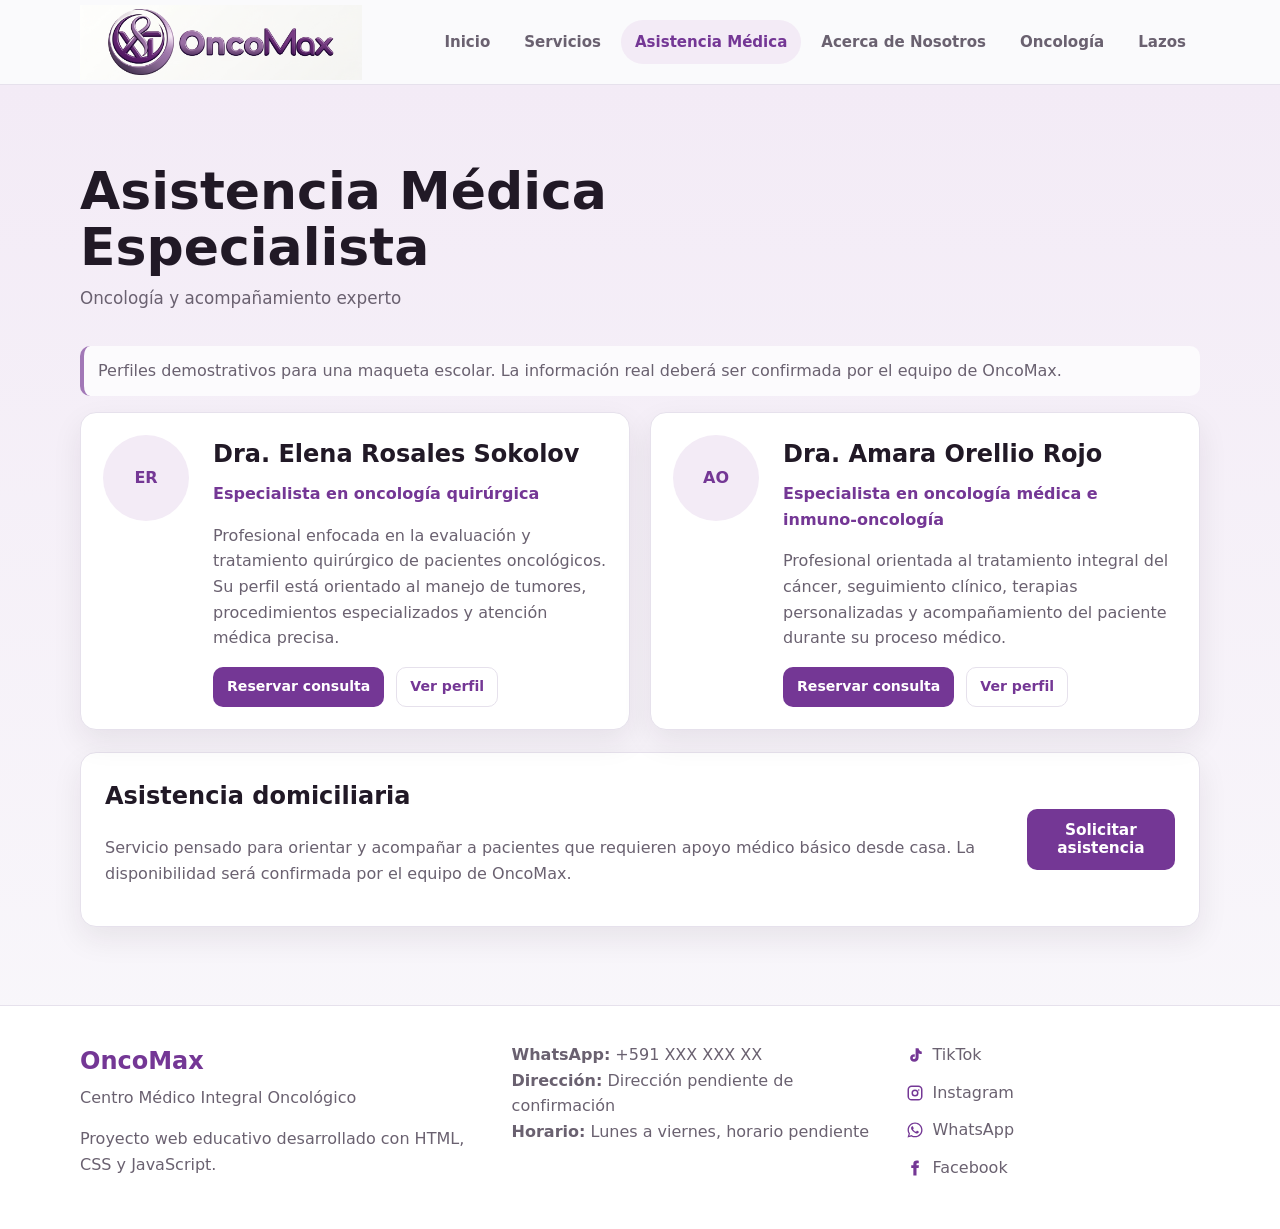
==== asistencia.html @ 36092b3a "Primera Version Sistema WEB OncoMax" ====
<!DOCTYPE html>
<html lang="es">
<head>
  <meta charset="UTF-8">
  <meta name="viewport" content="width=device-width, initial-scale=1.0">
  <title>Asistencia Médica | OncoMax</title>
  <meta name="description" content="Asistencia médica especialista demostrativa de OncoMax.">
  <link rel="stylesheet" href="css/styles.css">
</head>
<body>
  <!--
    DOCUMENTACIÓN DE ESTA PÁGINA
    asistencia.html muestra especialistas demostrativos y asistencia domiciliaria.
    No contiene datos médicos reales confirmados; los avisos aclaran que es una maqueta escolar.
  -->
  <header class="site-header">
    <div class="header-inner">
      <a class="brand" href="index.html" aria-label="Ir al menú principal de OncoMax"><img class="brand-logo" src="assets/img/logo-oncomax.png" alt="OncoMax - Centro Médico Integral Oncológico"></a>
      <button class="menu-toggle" type="button" aria-label="Abrir menú" aria-expanded="false" aria-controls="main-menu"><span></span><span></span><span></span></button>
      <nav class="main-nav" id="main-menu" aria-label="Menú principal"><a class="nav-link" href="index.html">Inicio</a><a class="nav-link" href="servicios.html">Servicios</a><a class="nav-link active" href="asistencia.html">Asistencia Médica</a><a class="nav-link" href="nosotros.html">Acerca de Nosotros</a><a class="nav-link" href="oncologia.html">Oncología</a><a class="nav-link" href="lazos.html">Lazos</a></nav>
    </div>
  </header>

  <main>
    <section class="section page-section soft-section">
      <div class="section-inner">
        <div class="section-heading"><h1>Asistencia Médica Especialista</h1><p>Oncología y acompañamiento experto</p></div>
        <p class="notice">Perfiles demostrativos para una maqueta escolar. La información real deberá ser confirmada por el equipo de OncoMax.</p>

        <div class="card-grid two-columns">
          <article class="profile-card"><div class="portrait-placeholder" role="img" aria-label="Retrato referencial de especialista">ER</div><div><h2>Dra. Elena Rosales Sokolov</h2><p class="specialty">Especialista en oncología quirúrgica</p><p>Profesional enfocada en la evaluación y tratamiento quirúrgico de pacientes oncológicos. Su perfil está orientado al manejo de tumores, procedimientos especializados y atención médica precisa.</p><div class="button-row"><a class="btn btn-small btn-primary" href="reserva.html">Reservar consulta</a><button class="btn btn-small btn-secondary" type="button" data-alert="Perfil demostrativo pendiente de confirmación oficial.">Ver perfil</button></div></div></article>
          <article class="profile-card"><div class="portrait-placeholder" role="img" aria-label="Retrato referencial de especialista">AO</div><div><h2>Dra. Amara Orellio Rojo</h2><p class="specialty">Especialista en oncología médica e inmuno-oncología</p><p>Profesional orientada al tratamiento integral del cáncer, seguimiento clínico, terapias personalizadas y acompañamiento del paciente durante su proceso médico.</p><div class="button-row"><a class="btn btn-small btn-primary" href="reserva.html">Reservar consulta</a><button class="btn btn-small btn-secondary" type="button" data-alert="Perfil demostrativo pendiente de confirmación oficial.">Ver perfil</button></div></div></article>
        </div>

        <article class="wide-panel">
          <div><h2>Asistencia domiciliaria</h2><p>Servicio pensado para orientar y acompañar a pacientes que requieren apoyo médico básico desde casa. La disponibilidad será confirmada por el equipo de OncoMax.</p></div>
          <button class="btn btn-primary" type="button" data-alert="Solicitud de asistencia domiciliaria registrada de forma demostrativa.">Solicitar asistencia</button>
        </article>
      </div>
    </section>
  </main>

  <footer class="site-footer"><div class="footer-inner"><div><h2>OncoMax</h2><p>Centro Médico Integral Oncológico</p><p>Proyecto web educativo desarrollado con HTML, CSS y JavaScript.</p></div><address><strong>WhatsApp:</strong> +591 XXX XXX XX<br><strong>Dirección:</strong> Dirección pendiente de confirmación<br><strong>Horario:</strong> Lunes a viernes, horario pendiente</address><div class="footer-social footer-icons" aria-label="Redes sociales"><a href="#" aria-label="TikTok"><img src="assets/icons/tiktok.svg" alt="">TikTok</a><a href="#" aria-label="Instagram"><img src="assets/icons/instagram.svg" alt="">Instagram</a><a href="#" aria-label="WhatsApp"><img src="assets/icons/whatsapp.svg" alt="">WhatsApp</a><a href="#" aria-label="Facebook"><img src="assets/icons/facebook.svg" alt="">Facebook</a></div></div></footer>
  <div class="toast" id="toast" role="status" aria-live="polite"></div>
  <script src="js/app.js"></script>
</body>
</html>
---- css/styles.css ----
:root {
  --color-primary: #743795;
  --color-secondary: #A278B7;
  --color-accent-soft: #F3EBF6;
  --color-bg: #FAFAFC;
  --color-surface: #FFFFFF;
  --color-text: #211926;
  --color-text-muted: #6A6170;
  --color-border: #E6E1EC;
  --shadow-soft: 0 12px 30px rgba(33, 25, 38, 0.08);
  --radius-lg: 24px;
  --radius-md: 16px;
  --radius-sm: 10px;
}

* {
  box-sizing: border-box;
}

html {
  scroll-behavior: smooth;
}

body {
  margin: 0;
  background: var(--color-bg);
  color: var(--color-text);
  font-family: system-ui, -apple-system, BlinkMacSystemFont, "Segoe UI", sans-serif;
  line-height: 1.6;
}

body.menu-open {
  overflow: hidden;
}

a {
  color: inherit;
  text-decoration: none;
}

button,
input,
select,
textarea {
  font: inherit;
}

button {
  cursor: pointer;
}

:focus-visible {
  outline: 3px solid rgba(116, 55, 149, 0.34);
  outline-offset: 3px;
}

.site-header {
  position: sticky;
  top: 0;
  z-index: 20;
  background: rgba(250, 250, 252, 0.94);
  border-bottom: 1px solid var(--color-border);
  backdrop-filter: blur(14px);
}

.header-inner,
.section-inner,
.footer-inner {
  width: min(1120px, calc(100% - 32px));
  margin: 0 auto;
}

.header-inner {
  min-height: 84px;
  display: flex;
  align-items: center;
  justify-content: space-between;
  gap: 24px;
}

.brand {
  display: inline-flex;
  align-items: center;
  flex: 0 0 auto;
}

.brand-logo {
  display: block;
  width: clamp(220px, 22vw, 320px);
  height: 75px;
  object-fit: cover;
  object-position: center 50%;
}

.main-nav {
  display: flex;
  align-items: center;
  gap: 6px;
}

.nav-link {
  border-radius: 999px;
  color: var(--color-text-muted);
  font-size: 0.94rem;
  font-weight: 650;
  padding: 10px 14px;
  transition: background 180ms ease, color 180ms ease;
}

.nav-link:hover,
.nav-link.active {
  background: var(--color-accent-soft);
  color: var(--color-primary);
}

.menu-toggle {
  display: none;
  width: 44px;
  height: 44px;
  border: 1px solid var(--color-border);
  border-radius: var(--radius-sm);
  background: var(--color-surface);
  padding: 10px;
}

.menu-toggle span {
  display: block;
  height: 2px;
  margin: 5px 0;
  background: var(--color-primary);
  border-radius: 999px;
}

.section {
  scroll-margin-top: 96px;
  padding: 78px 0;
}

.page-section {
  min-height: calc(100vh - 260px);
}

.soft-section {
  background: linear-gradient(180deg, var(--color-accent-soft), rgba(243, 235, 246, 0.26));
}

.hero {
  padding-top: 54px;
}

.home-menu {
  padding-top: 48px;
}

.home-layout {
  display: grid;
  gap: 30px;
  justify-items: center;
  text-align: center;
}

.home-intro {
  max-width: 780px;
}

.hero-grid {
  display: grid;
  grid-template-columns: minmax(0, 1.08fr) minmax(320px, 0.92fr);
  align-items: center;
  gap: 48px;
  min-height: calc(100vh - 120px);
}

.institutional {
  width: fit-content;
  margin: 0 0 18px;
  color: var(--color-primary);
  font-weight: 750;
}

h1,
h2,
h3,
h4,
p {
  margin-top: 0;
}

h1 {
  margin-bottom: 4px;
  font-size: clamp(3rem, 9vw, 6.4rem);
  line-height: 0.96;
  letter-spacing: 0;
}

.hero h2 {
  margin-bottom: 18px;
  color: var(--color-text-muted);
  font-size: clamp(1.25rem, 2.6vw, 2rem);
  font-weight: 650;
}

.home-intro h2 {
  margin-bottom: 18px;
  color: var(--color-text-muted);
  font-size: clamp(1.25rem, 2.6vw, 2rem);
  font-weight: 650;
}

.lead {
  max-width: 620px;
  color: var(--color-text-muted);
  font-size: 1.1rem;
}

.hero-actions,
.button-row,
.social-row,
.footer-social {
  display: flex;
  flex-wrap: wrap;
  gap: 12px;
}

.btn {
  display: inline-flex;
  align-items: center;
  justify-content: center;
  min-height: 46px;
  border: 1px solid transparent;
  border-radius: var(--radius-sm);
  padding: 11px 18px;
  font-size: 0.96rem;
  font-weight: 750;
  line-height: 1.2;
  text-align: center;
  transition: transform 180ms ease, background 180ms ease, border-color 180ms ease;
}

.btn:hover {
  transform: translateY(-1px);
}

.btn-primary {
  background: var(--color-primary);
  color: #fff;
}

.btn-secondary {
  background: var(--color-surface);
  border-color: var(--color-border);
  color: var(--color-primary);
}

.btn-small {
  min-height: 40px;
  padding: 9px 13px;
  font-size: 0.88rem;
}

.social-row {
  margin-top: 26px;
}

.social-row a {
  display: grid;
  place-items: center;
  width: 44px;
  height: 44px;
  border: 1px solid var(--color-border);
  border-radius: 50%;
  background: var(--color-surface);
  color: var(--color-primary);
  font-size: 0.84rem;
  font-weight: 800;
}

.social-icons {
  justify-content: center;
  margin-top: 4px;
}

.social-icons a {
  width: 58px;
  height: 58px;
}

.social-icons a img {
  width: 32px;
  height: 32px;
}

.social-icons a:hover {
  background: var(--color-accent-soft);
}

.video-card {
  width: 100%;
  display: grid;
  grid-template-columns: 170px 1fr;
  gap: 18px;
  align-items: center;
  border: 1px solid var(--color-border);
  border-radius: var(--radius-md);
  background: var(--color-surface);
  box-shadow: var(--shadow-soft);
  color: inherit;
  padding: 18px;
  text-align: left;
}

.hero-video {
  grid-template-columns: 1fr;
  padding: 22px;
}

.main-video {
  max-width: 680px;
  grid-template-columns: 1fr;
  padding: 22px;
  text-align: center;
}

.video-frame {
  position: relative;
  display: grid;
  place-items: center;
  min-height: 250px;
  border-radius: var(--radius-md);
  background:
    linear-gradient(135deg, rgba(116, 55, 149, 0.12), rgba(162, 120, 183, 0.2)),
    repeating-linear-gradient(45deg, #fff, #fff 14px, #f7f3f9 14px, #f7f3f9 28px);
  border: 1px solid var(--color-border);
}

.video-frame.compact {
  min-height: 116px;
}

.play-icon {
  width: 0;
  height: 0;
  border-top: 22px solid transparent;
  border-bottom: 22px solid transparent;
  border-left: 34px solid var(--color-primary);
  margin-left: 8px;
}

.video-text strong,
.video-text small {
  display: block;
}

.video-text strong {
  margin-bottom: 6px;
  font-size: 1.06rem;
}

.video-text small {
  color: var(--color-text-muted);
}

.section-heading {
  max-width: 760px;
  margin-bottom: 34px;
}

.section-heading h2,
.section-heading h1,
.reservation-grid h2 {
  margin-bottom: 10px;
  font-size: clamp(2rem, 4.5vw, 3.25rem);
  line-height: 1.08;
}

.reservation-grid h1 {
  margin-bottom: 10px;
  font-size: clamp(2rem, 4.5vw, 3.25rem);
  line-height: 1.08;
}

.section-heading p,
.section-intro,
.reservation-grid > div p {
  color: var(--color-text-muted);
  font-size: 1.05rem;
}

.section-intro {
  max-width: 820px;
  margin-bottom: 28px;
}

.card-grid {
  display: grid;
  gap: 20px;
}

.menu-card-grid {
  width: 100%;
  display: grid;
  grid-template-columns: repeat(3, minmax(0, 1fr));
  gap: 16px;
}

.menu-card {
  min-height: 120px;
  display: flex;
  flex-direction: column;
  justify-content: center;
  gap: 8px;
  border: 1px solid var(--color-border);
  border-radius: var(--radius-md);
  background: var(--color-surface);
  box-shadow: var(--shadow-soft);
  padding: 22px;
  text-align: left;
  transition: transform 180ms ease, border-color 180ms ease;
}

.menu-card:hover {
  border-color: var(--color-secondary);
  transform: translateY(-2px);
}

.menu-card strong {
  color: var(--color-primary);
  font-size: 1.08rem;
}

.menu-card span {
  color: var(--color-text-muted);
}

.accent-card {
  background: var(--color-primary);
  border-color: var(--color-primary);
}

.accent-card strong,
.accent-card span {
  color: #fff;
}

.three-columns {
  grid-template-columns: repeat(3, minmax(0, 1fr));
}

.two-columns {
  grid-template-columns: repeat(2, minmax(0, 1fr));
}

.four-columns {
  grid-template-columns: repeat(4, minmax(0, 1fr));
}

.service-card,
.profile-card,
.team-card,
.info-card,
.support-card,
.wide-panel,
.reservation-form {
  border: 1px solid var(--color-border);
  border-radius: var(--radius-md);
  background: var(--color-surface);
  box-shadow: var(--shadow-soft);
}

.service-card {
  overflow: hidden;
}

.image-placeholder {
  display: grid;
  place-items: center;
  aspect-ratio: 16 / 9;
  background: linear-gradient(135deg, #fff, var(--color-accent-soft));
  color: var(--color-primary);
  font-weight: 800;
}

.card-body,
.support-card,
.info-card,
.team-card {
  padding: 22px;
}

.card-body h2,
.card-body h3,
.profile-card h2,
.profile-card h3,
.team-block h3,
.team-block h2,
.info-card h2,
.info-card h3,
.support-card h2,
.support-card h3 {
  margin-bottom: 8px;
}

.card-body p,
.profile-card p,
.team-card p,
.info-card p,
.support-card p,
.wide-panel p {
  color: var(--color-text-muted);
}

.profile-card {
  display: grid;
  grid-template-columns: 92px 1fr;
  gap: 18px;
  padding: 22px;
}

.portrait-placeholder {
  display: grid;
  place-items: center;
  width: 86px;
  height: 86px;
  border-radius: 50%;
  background: var(--color-accent-soft);
  color: var(--color-primary);
  font-weight: 850;
}

.portrait-placeholder.small {
  width: 64px;
  height: 64px;
  margin-bottom: 16px;
}

.specialty {
  color: var(--color-primary) !important;
  font-weight: 750;
}

.notice {
  border-left: 4px solid var(--color-secondary);
  background: rgba(255, 255, 255, 0.76);
  color: var(--color-text-muted);
  padding: 12px 14px;
  border-radius: var(--radius-sm);
}

.notice.strong {
  color: var(--color-text);
  font-weight: 650;
}

.wide-panel {
  display: flex;
  align-items: center;
  justify-content: space-between;
  gap: 22px;
  margin-top: 22px;
  padding: 24px;
}

.team-block {
  margin-top: 32px;
}

.team-block > h3 {
  font-size: 1.35rem;
}

.team-block > h2 {
  font-size: 1.35rem;
}

.team-card.horizontal {
  display: flex;
  gap: 16px;
  align-items: flex-start;
}

.team-card.horizontal .portrait-placeholder {
  flex: 0 0 auto;
  margin-bottom: 0;
}

.team-card h4 {
  margin-bottom: 8px;
  font-size: 1.04rem;
}

.team-card h3 {
  margin-bottom: 8px;
  font-size: 1.04rem;
}

.info-layout {
  display: grid;
  grid-template-columns: repeat(2, minmax(0, 1fr));
  gap: 20px;
}

.highlight-card {
  grid-column: 1 / -1;
  background: #fff;
}

.reservation-grid {
  display: grid;
  grid-template-columns: 0.82fr 1.18fr;
  gap: 42px;
  align-items: start;
}

.reservation-form {
  display: grid;
  grid-template-columns: repeat(2, minmax(0, 1fr));
  gap: 16px;
  padding: 24px;
}

.reservation-form label {
  display: grid;
  gap: 7px;
  color: var(--color-text);
  font-weight: 700;
}

.reservation-form input,
.reservation-form select,
.reservation-form textarea {
  width: 100%;
  border: 1px solid var(--color-border);
  border-radius: var(--radius-sm);
  background: #fff;
  color: var(--color-text);
  min-height: 44px;
  padding: 10px 12px;
}

.reservation-form textarea {
  resize: vertical;
}

.full-field {
  grid-column: 1 / -1;
}

.site-footer {
  background: #fff;
  border-top: 1px solid var(--color-border);
  padding: 36px 0;
}

.footer-inner {
  display: grid;
  grid-template-columns: 1.1fr 1fr 0.8fr;
  gap: 28px;
  align-items: start;
}

.footer-inner h2 {
  margin-bottom: 4px;
  color: var(--color-primary);
}

.footer-inner p,
.footer-inner address,
.footer-social a {
  color: var(--color-text-muted);
  font-style: normal;
}

.footer-social {
  flex-direction: column;
}

.footer-social a:hover {
  color: var(--color-primary);
}

.footer-icons a {
  display: inline-flex;
  align-items: center;
  gap: 8px;
}

.footer-icons img {
  width: 18px;
  height: 18px;
}

.toast {
  position: fixed;
  right: 18px;
  bottom: 18px;
  z-index: 30;
  max-width: min(390px, calc(100% - 36px));
  padding: 14px 16px;
  border-radius: var(--radius-sm);
  background: var(--color-primary);
  color: #fff;
  box-shadow: var(--shadow-soft);
  opacity: 0;
  pointer-events: none;
  transform: translateY(14px);
  transition: opacity 180ms ease, transform 180ms ease;
}

.toast.visible {
  opacity: 1;
  transform: translateY(0);
}

@media (max-width: 980px) {
  .header-inner {
    min-height: 76px;
  }

  .menu-toggle {
    display: block;
  }

  .main-nav {
    position: fixed;
    top: 76px;
    right: 16px;
    left: 16px;
    display: none;
    flex-direction: column;
    align-items: stretch;
    gap: 8px;
    border: 1px solid var(--color-border);
    border-radius: var(--radius-md);
    background: #fff;
    box-shadow: var(--shadow-soft);
    padding: 14px;
  }

  .main-nav.open {
    display: flex;
  }

  .nav-link {
    border-radius: var(--radius-sm);
    padding: 13px 14px;
  }

  .hero-grid,
  .reservation-grid {
    grid-template-columns: 1fr;
  }

  .hero-grid {
    min-height: auto;
  }

  .three-columns,
  .four-columns,
  .menu-card-grid {
    grid-template-columns: repeat(2, minmax(0, 1fr));
  }

  .footer-inner {
    grid-template-columns: 1fr 1fr;
  }
}

@media (max-width: 700px) {
  .header-inner,
  .section-inner,
  .footer-inner {
    width: min(100% - 22px, 1120px);
  }

  .brand-logo {
    width: clamp(168px, 54vw, 220px);
    height: 58px;
  }

  .section {
    padding: 54px 0;
    scroll-margin-top: 84px;
  }

  .hero {
    padding-top: 34px;
  }

  .hero-actions .btn,
  .wide-panel .btn,
  .reservation-form .btn {
    width: 100%;
  }

  .two-columns,
  .three-columns,
  .four-columns,
  .menu-card-grid,
  .info-layout,
  .footer-inner {
    grid-template-columns: 1fr;
  }

  .profile-card,
  .video-card,
  .team-card.horizontal {
    grid-template-columns: 1fr;
  }

  .video-card {
    display: grid;
  }

  .wide-panel {
    align-items: stretch;
    flex-direction: column;
  }

  .reservation-form {
    grid-template-columns: 1fr;
    padding: 18px;
  }

  .full-field {
    grid-column: auto;
  }

  .video-frame {
    min-height: 190px;
  }
}

@media (prefers-reduced-motion: reduce) {
  html {
    scroll-behavior: auto;
  }

  *,
  *::before,
  *::after {
    transition-duration: 0.01ms !important;
    animation-duration: 0.01ms !important;
  }
}
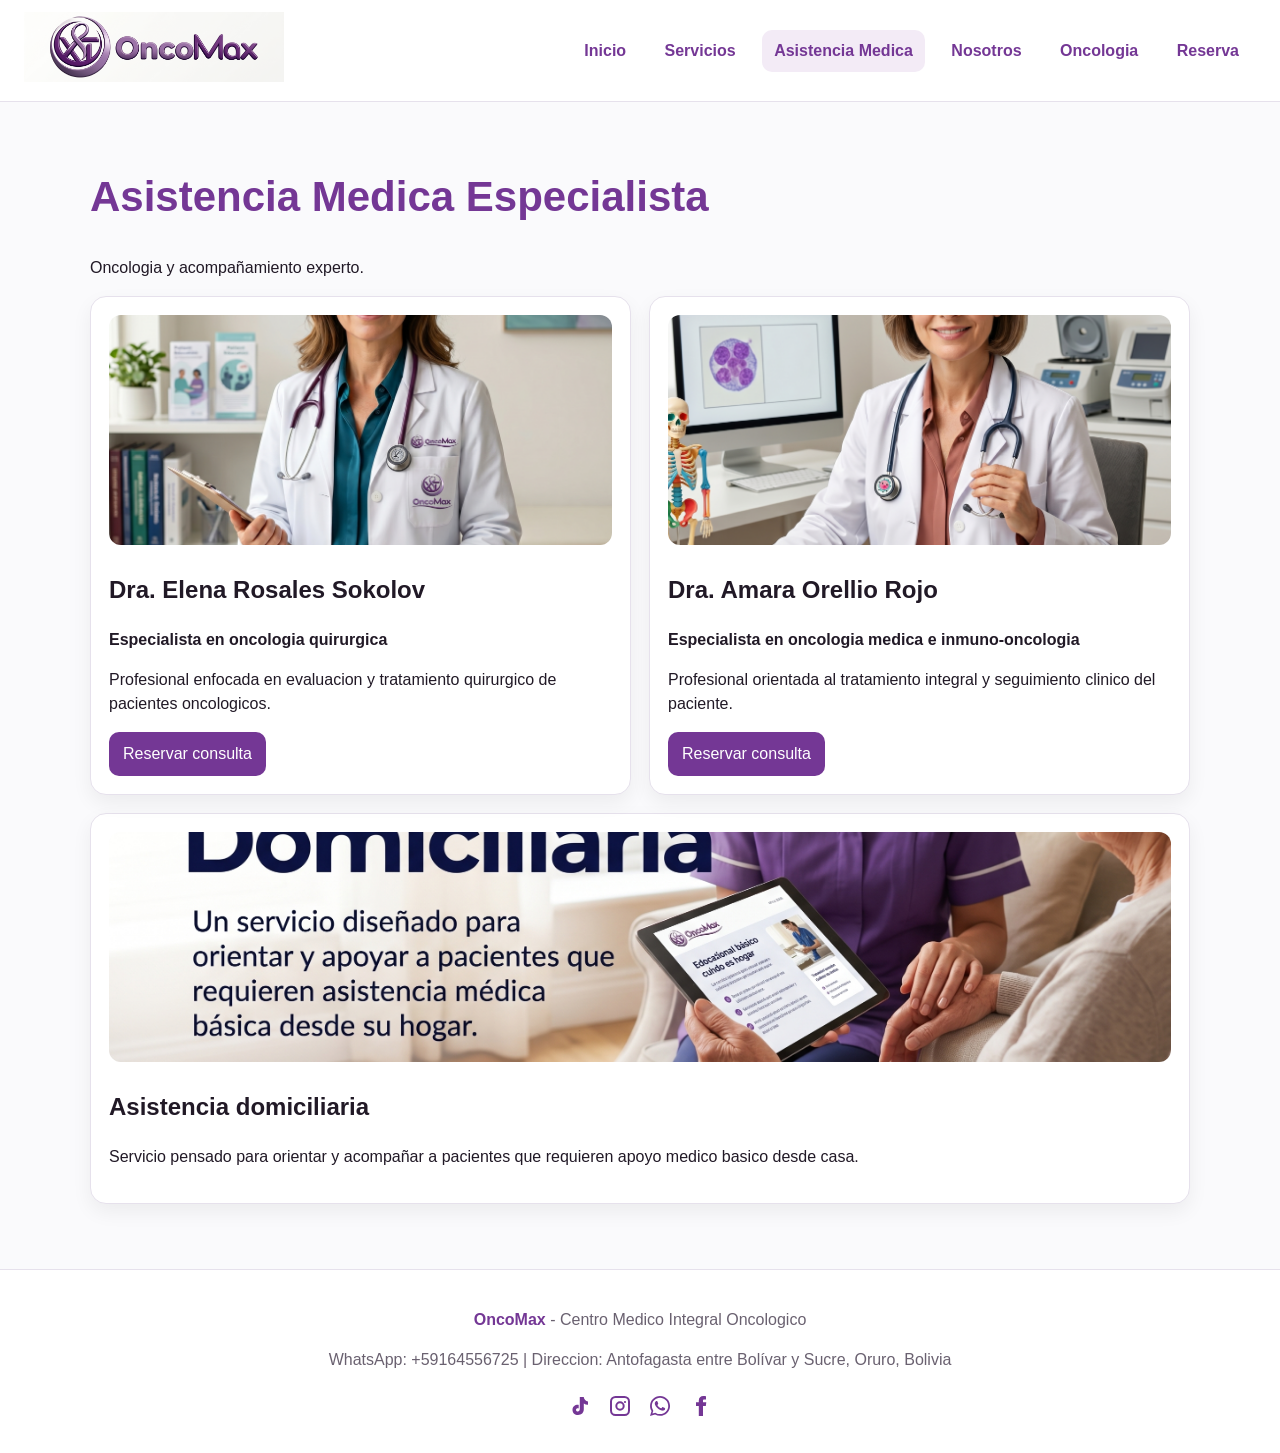
==== commit 8749352d: "checkpoint: antes de agregar interactividad HTML y CSS" ====
--- a/asistencia.html
+++ b/asistencia.html
@@ -1,47 +1,180 @@
 <!DOCTYPE html>
 <html lang="es">
 <head>
+  <!-- Datos tecnicos de la pagina. -->
   <meta charset="UTF-8">
+  <!-- Acepta caracteres en español. -->
   <meta name="viewport" content="width=device-width, initial-scale=1.0">
-  <title>Asistencia Médica | OncoMax</title>
-  <meta name="description" content="Asistencia médica especialista demostrativa de OncoMax.">
-  <link rel="stylesheet" href="css/styles.css">
+  <!-- Adaptacion a celulares. -->
+  <title>Asistencia Medica | OncoMax</title>
+  <!-- Titulo de pestaña. -->
+  <style>
+    /* configuracion de estilo para este segmento */
+    body {
+      margin: 0;
+      font-family: Arial, sans-serif;
+      background: #FAFAFC;
+      color: #211926;
+      line-height: 1.5;
+    }
+    header {
+      background: white;
+      border-bottom: 1px solid #E6E1EC;
+      padding: 12px 24px;
+      display: flex;
+      align-items: center;
+      justify-content: space-between;
+      gap: 20px;
+      flex-wrap: wrap;
+    }
+    .logo {
+      width: 260px;
+      height: 70px;
+      object-fit: cover;
+      object-position: center;
+    }
+    nav a {
+      display: inline-block;
+      margin: 5px;
+      padding: 9px 12px;
+      border-radius: 10px;
+      color: #743795;
+      text-decoration: none;
+      font-weight: bold;
+    }
+    nav a:hover,
+    .activo {
+      background: #F3EBF6;
+    }
+    main {
+      max-width: 1100px;
+      margin: auto;
+      padding: 35px 20px;
+    }
+    h1 {
+      color: #743795;
+      font-size: 42px;
+    }
+    .grid {
+      display: grid;
+      grid-template-columns: repeat(2, 1fr);
+      gap: 18px;
+    }
+    .card {
+      background: white;
+      border: 1px solid #E6E1EC;
+      border-radius: 16px;
+      padding: 18px;
+      box-shadow: 0 8px 20px rgba(0,0,0,.06);
+    }
+    .card img {
+      width: 100%;
+      height: 230px;
+      object-fit: cover;
+      border-radius: 12px;
+    }
+    .boton {
+      display: inline-block;
+      background: #743795;
+      color: white;
+      text-decoration: none;
+      padding: 10px 14px;
+      border-radius: 10px;
+    }
+    /*Estilo para el Aviso informativo, esto es un mensaje de advertencia o información importante */
+    .aviso {
+      background: #F3EBF6;
+      border-left: 4px solid #743795;
+      padding: 12px;
+      border-radius: 10px;
+    }
+    footer {
+      text-align: center;
+      background: white;
+      border-top: 1px solid #E6E1EC;
+      padding: 22px;
+      margin-top: 30px;
+      color: #6A6170;
+    }
+    footer b {
+      color: #743795;
+    }
+    .footer-redes img {
+      width: 24px;
+      height: 24px;
+      margin: 6px;
+    }
+    @media(max-width:700px) {
+      .logo {
+        width: 210px;
+      }
+      /*El grid es una columna en dispositivos moviles */
+      .grid {
+        grid-template-columns: 1fr;
+      }
+    }
+  </style>
 </head>
 <body>
-  <!--
-    DOCUMENTACIÓN DE ESTA PÁGINA
-    asistencia.html muestra especialistas demostrativos y asistencia domiciliaria.
-    No contiene datos médicos reales confirmados; los avisos aclaran que es una maqueta escolar.
-  -->
-  <header class="site-header">
-    <div class="header-inner">
-      <a class="brand" href="index.html" aria-label="Ir al menú principal de OncoMax"><img class="brand-logo" src="assets/img/logo-oncomax.png" alt="OncoMax - Centro Médico Integral Oncológico"></a>
-      <button class="menu-toggle" type="button" aria-label="Abrir menú" aria-expanded="false" aria-controls="main-menu"><span></span><span></span><span></span></button>
-      <nav class="main-nav" id="main-menu" aria-label="Menú principal"><a class="nav-link" href="index.html">Inicio</a><a class="nav-link" href="servicios.html">Servicios</a><a class="nav-link active" href="asistencia.html">Asistencia Médica</a><a class="nav-link" href="nosotros.html">Acerca de Nosotros</a><a class="nav-link" href="oncologia.html">Oncología</a><a class="nav-link" href="lazos.html">Lazos</a></nav>
-    </div>
+  <!-- Barra superior con logo y enlaces. -->
+  <header>
+    <!-- Aqui va el Logo del proyecto. -->
+    <a href="index.html"><img class="logo" src="assets/img/logo-oncomax.png" alt="Logo OncoMax"></a>
+    <nav>
+      <a href="index.html">Inicio</a>
+      <a href="servicios.html">Servicios</a>
+      <a class="activo" href="asistencia.html">Asistencia Medica</a>
+      <a href="nosotros.html">Nosotros</a>
+      <a href="oncologia.html">Oncologia</a>
+      <a href="index.html">Reserva</a>
+    </nav>
   </header>
 
   <main>
-    <section class="section page-section soft-section">
-      <div class="section-inner">
-        <div class="section-heading"><h1>Asistencia Médica Especialista</h1><p>Oncología y acompañamiento experto</p></div>
-        <p class="notice">Perfiles demostrativos para una maqueta escolar. La información real deberá ser confirmada por el equipo de OncoMax.</p>
+    <h1>Asistencia Medica Especialista</h1>
+    <p>Oncologia y acompañamiento experto.</p>
+    <section class="grid">
+      <!-- Tarjeta de especialista 1. -->
+      <article class="card">
+        <!-- la etiqueta img muestra una imagen que esta ubicado en la carpeta assets/img que se llama dra-elena-rosales.jpg -->
+        <img src="assets/img/dra-elena-rosales.jpg" alt="Dra. Elena Rosales">
+        <h2>Dra. Elena Rosales Sokolov</h2>
+        <p><b>Especialista en oncologia quirurgica</b></p>
+        <p>Profesional enfocada en evaluacion y tratamiento quirurgico de pacientes oncologicos.</p>
+        <a class="boton" href="index.html">Reservar consulta</a>
+      </article>
 
-        <div class="card-grid two-columns">
-          <article class="profile-card"><div class="portrait-placeholder" role="img" aria-label="Retrato referencial de especialista">ER</div><div><h2>Dra. Elena Rosales Sokolov</h2><p class="specialty">Especialista en oncología quirúrgica</p><p>Profesional enfocada en la evaluación y tratamiento quirúrgico de pacientes oncológicos. Su perfil está orientado al manejo de tumores, procedimientos especializados y atención médica precisa.</p><div class="button-row"><a class="btn btn-small btn-primary" href="reserva.html">Reservar consulta</a><button class="btn btn-small btn-secondary" type="button" data-alert="Perfil demostrativo pendiente de confirmación oficial.">Ver perfil</button></div></div></article>
-          <article class="profile-card"><div class="portrait-placeholder" role="img" aria-label="Retrato referencial de especialista">AO</div><div><h2>Dra. Amara Orellio Rojo</h2><p class="specialty">Especialista en oncología médica e inmuno-oncología</p><p>Profesional orientada al tratamiento integral del cáncer, seguimiento clínico, terapias personalizadas y acompañamiento del paciente durante su proceso médico.</p><div class="button-row"><a class="btn btn-small btn-primary" href="reserva.html">Reservar consulta</a><button class="btn btn-small btn-secondary" type="button" data-alert="Perfil demostrativo pendiente de confirmación oficial.">Ver perfil</button></div></div></article>
-        </div>
+      <!-- Tarjeta de especialista 2. -->
+      <article class="card">
+        <img src="assets/img/dra-amara-orellio.jpg" alt="Dra. Amara Orellio">
+        <h2>Dra. Amara Orellio Rojo</h2>
+        <p><b>Especialista en oncologia medica e inmuno-oncologia</b></p>
+        <p>Profesional orientada al tratamiento integral y seguimiento clinico del paciente.</p>
+        <a class="boton" href="index.html">Reservar consulta</a>
+      </article>
+    </section>
 
-        <article class="wide-panel">
-          <div><h2>Asistencia domiciliaria</h2><p>Servicio pensado para orientar y acompañar a pacientes que requieren apoyo médico básico desde casa. La disponibilidad será confirmada por el equipo de OncoMax.</p></div>
-          <button class="btn btn-primary" type="button" data-alert="Solicitud de asistencia domiciliaria registrada de forma demostrativa.">Solicitar asistencia</button>
-        </article>
-      </div>
-    </section>
+    <article class="card" style="margin-top:18px">
+      <!-- Este bloque queda como servicio de apoyo. -->
+      <img src="assets/img/asistencia-domiciliaria.jpg" alt="Asistencia domiciliaria">
+      <h2>Asistencia domiciliaria</h2>
+      <p>Servicio pensado para orientar y acompañar a pacientes que requieren apoyo medico basico desde casa.</p>
+    </article>
   </main>
 
-  <footer class="site-footer"><div class="footer-inner"><div><h2>OncoMax</h2><p>Centro Médico Integral Oncológico</p><p>Proyecto web educativo desarrollado con HTML, CSS y JavaScript.</p></div><address><strong>WhatsApp:</strong> +591 XXX XXX XX<br><strong>Dirección:</strong> Dirección pendiente de confirmación<br><strong>Horario:</strong> Lunes a viernes, horario pendiente</address><div class="footer-social footer-icons" aria-label="Redes sociales"><a href="#" aria-label="TikTok"><img src="assets/icons/tiktok.svg" alt="">TikTok</a><a href="#" aria-label="Instagram"><img src="assets/icons/instagram.svg" alt="">Instagram</a><a href="#" aria-label="WhatsApp"><img src="assets/icons/whatsapp.svg" alt="">WhatsApp</a><a href="#" aria-label="Facebook"><img src="assets/icons/facebook.svg" alt="">Facebook</a></div></div></footer>
-  <div class="toast" id="toast" role="status" aria-live="polite"></div>
-  <script src="js/app.js"></script>
+  <footer>
+    <!-- Footer significa pie de pagina; aqui ponemos datos finales y sencillos. INformacion General -->
+    <p><b>OncoMax</b> - Centro Medico Integral Oncologico</p>
+    <!-- Este texto recuerda el nombre del proyecto al final de la pagina. -->
+    <p>WhatsApp: +59164556725 | Direccion: Antofagasta entre Bolívar y Sucre, Oruro, Bolivia</p>
+    <!-- Estos datos son temporales; luego se pueden cambiar por datos reales. -->
+    <div class="footer-redes">
+      <!-- Estos iconos son enlaces de redes sociales, por ahora con # porque faltan los enlaces reales. Los funcionales son de Facebook y WhatsApp-->
+      <a href="#"><img src="assets/icons/tiktok.svg" alt="TikTok"></a>
+      <a href="#"><img src="assets/icons/instagram.svg" alt="Instagram"></a>
+      <a href="https://wa.me/59164556725"><img src="assets/icons/whatsapp.svg" alt="WhatsApp"></a>
+      <a href="https://www.facebook.com/profile.php?id=61578464102459"><img src="assets/icons/facebook.svg" alt="Facebook"></a>
+    </div>
+  </footer>
 </body>
 </html>
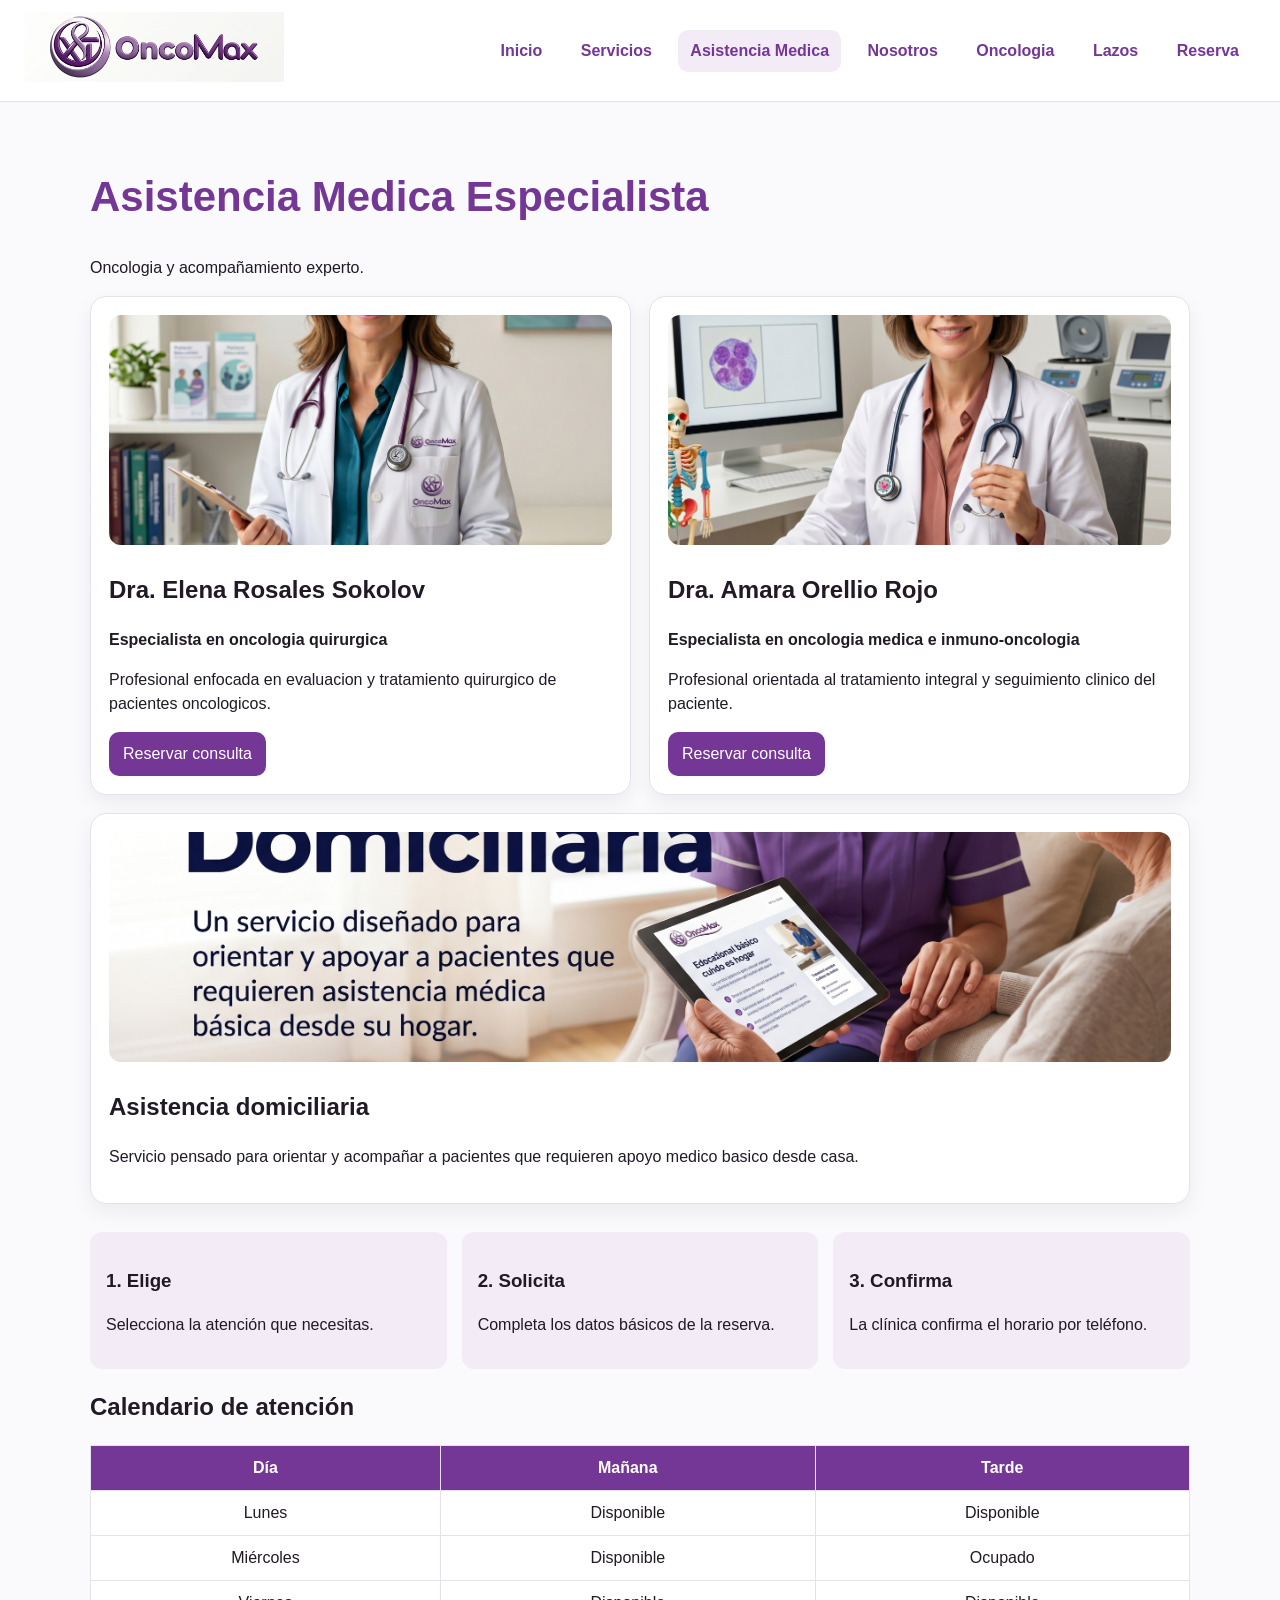
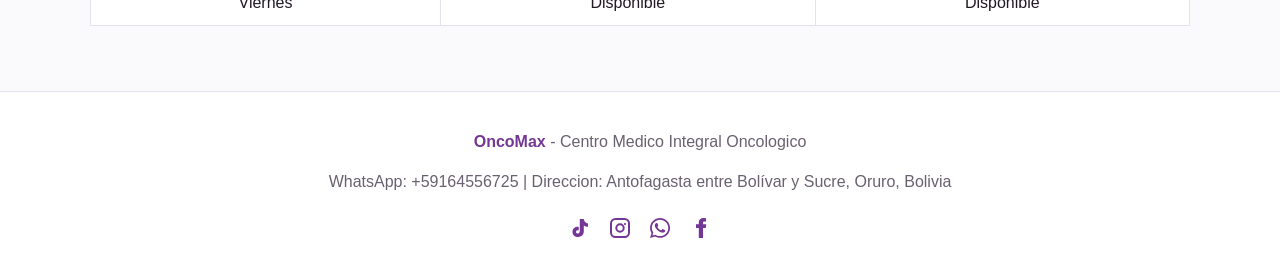
==== commit 0be8d604: "feat: agregar interactividad educativa con HTML y CSS" ====
--- a/asistencia.html
+++ b/asistencia.html
@@ -88,6 +88,37 @@
       padding: 12px;
       border-radius: 10px;
     }
+    /* pasos reparte el proceso de reserva en tres cuadros faciles de leer. */
+    .pasos {
+      display: grid;
+      grid-template-columns: repeat(3, 1fr);
+      gap: 15px;
+      margin-top: 28px;
+    }
+    /* Cada paso tiene fondo suave para separarlo del resto. */
+    .paso {
+      background: #F3EBF6;
+      border-radius: 12px;
+      padding: 16px;
+    }
+    /* Este calendario es solo visual y sirve para explicar una agenda semanal. */
+    .calendario {
+      width: 100%;
+      border-collapse: collapse;
+      margin-top: 15px;
+      background: white;
+    }
+    /* Las celdas del calendario tienen lineas para que se distingan. */
+    .calendario th,
+    .calendario td {
+      border: 1px solid #E6E1EC;
+      padding: 10px;
+      text-align: center;
+    }
+    .calendario th {
+      background: #743795;
+      color: white;
+    }
     footer {
       text-align: center;
       background: white;
@@ -110,6 +141,9 @@
       }
       /*El grid es una columna en dispositivos moviles */
       .grid {
+        grid-template-columns: 1fr;
+      }
+      .pasos {
         grid-template-columns: 1fr;
       }
     }
@@ -126,7 +160,8 @@
       <a class="activo" href="asistencia.html">Asistencia Medica</a>
       <a href="nosotros.html">Nosotros</a>
       <a href="oncologia.html">Oncologia</a>
-      <a href="index.html">Reserva</a>
+      <a href="lazos.html">Lazos</a>
+      <a href="reserva.html">Reserva</a>
     </nav>
   </header>
 
@@ -141,7 +176,7 @@
         <h2>Dra. Elena Rosales Sokolov</h2>
         <p><b>Especialista en oncologia quirurgica</b></p>
         <p>Profesional enfocada en evaluacion y tratamiento quirurgico de pacientes oncologicos.</p>
-        <a class="boton" href="index.html">Reservar consulta</a>
+        <a class="boton" href="reserva.html">Reservar consulta</a>
       </article>
 
       <!-- Tarjeta de especialista 2. -->
@@ -150,7 +185,7 @@
         <h2>Dra. Amara Orellio Rojo</h2>
         <p><b>Especialista en oncologia medica e inmuno-oncologia</b></p>
         <p>Profesional orientada al tratamiento integral y seguimiento clinico del paciente.</p>
-        <a class="boton" href="index.html">Reservar consulta</a>
+        <a class="boton" href="reserva.html">Reservar consulta</a>
       </article>
     </section>
 
@@ -160,6 +195,22 @@
       <h2>Asistencia domiciliaria</h2>
       <p>Servicio pensado para orientar y acompañar a pacientes que requieren apoyo medico basico desde casa.</p>
     </article>
+
+    <!-- Esta seccion explica el proceso con solo tres pasos. -->
+    <section class="pasos">
+      <article class="paso"><h3>1. Elige</h3><p>Selecciona la atención que necesitas.</p></article>
+      <article class="paso"><h3>2. Solicita</h3><p>Completa los datos básicos de la reserva.</p></article>
+      <article class="paso"><h3>3. Confirma</h3><p>La clínica confirma el horario por teléfono.</p></article>
+    </section>
+
+    <!-- Tabla sencilla que funciona como ejemplo de calendario de atención. -->
+    <h2>Calendario de atención</h2>
+    <table class="calendario">
+      <tr><th>Día</th><th>Mañana</th><th>Tarde</th></tr>
+      <tr><td>Lunes</td><td>Disponible</td><td>Disponible</td></tr>
+      <tr><td>Miércoles</td><td>Disponible</td><td>Ocupado</td></tr>
+      <tr><td>Viernes</td><td>Disponible</td><td>Disponible</td></tr>
+    </table>
   </main>
 
   <footer>
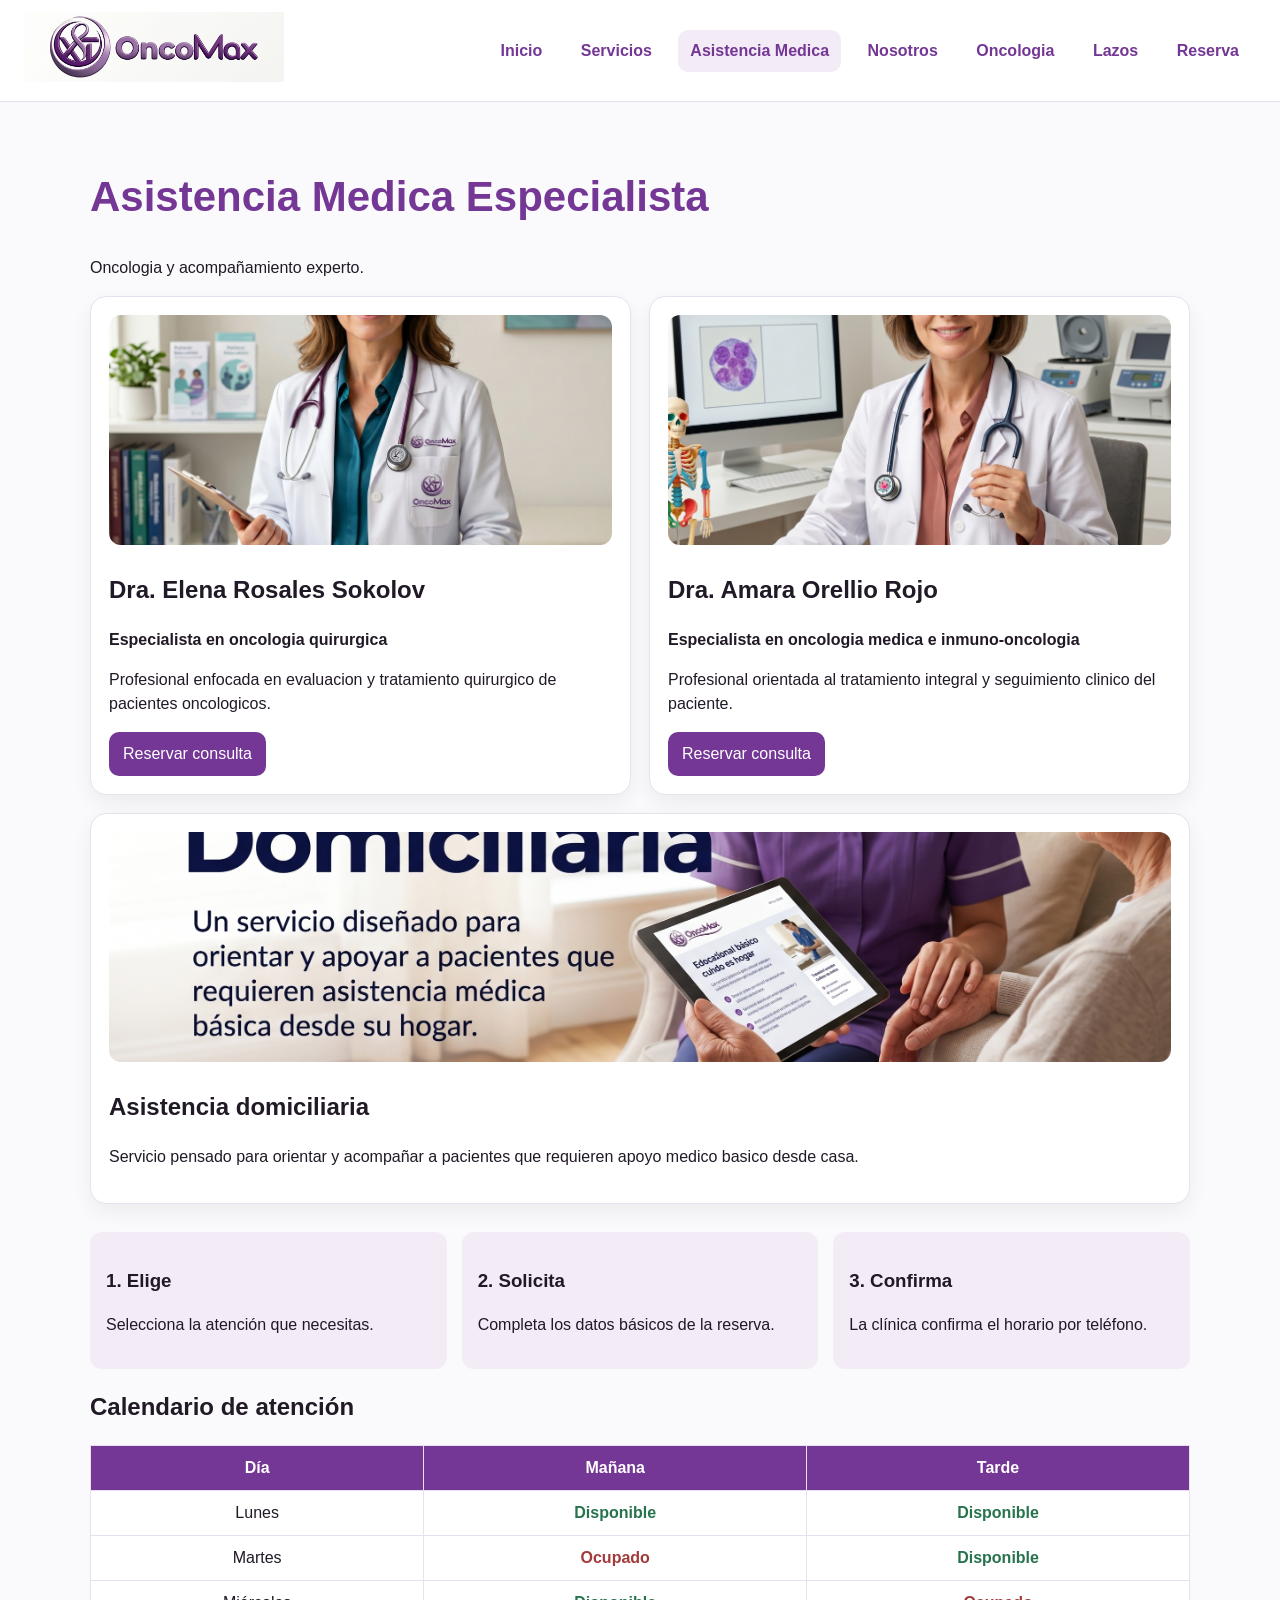
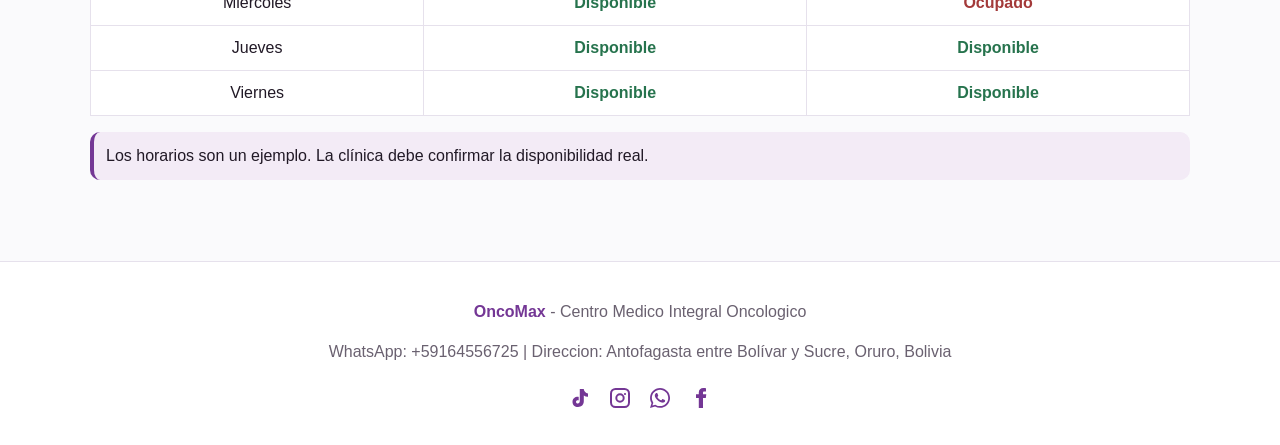
==== commit 0eca087b: "feat: profundizar interacciones solo con HTML y CSS" ====
--- a/asistencia.html
+++ b/asistencia.html
@@ -66,6 +66,12 @@
       border-radius: 16px;
       padding: 18px;
       box-shadow: 0 8px 20px rgba(0,0,0,.06);
+      transition: transform .3s, box-shadow .3s;
+    }
+    /* La tarjeta se levanta al pasar el mouse y hace mas visible al especialista. */
+    .card:hover {
+      transform: translateY(-7px);
+      box-shadow: 0 14px 28px rgba(116,55,149,.18);
     }
     .card img {
       width: 100%;
@@ -100,6 +106,12 @@
       background: #F3EBF6;
       border-radius: 12px;
       padding: 16px;
+      transition: transform .3s, background .3s;
+    }
+    /* Los pasos se mueven un poco cuando el usuario los señala. */
+    .paso:hover {
+      transform: translateY(-6px) rotate(-1deg);
+      background: #E8D8EE;
     }
     /* Este calendario es solo visual y sirve para explicar una agenda semanal. */
     .calendario {
@@ -118,6 +130,20 @@
     .calendario th {
       background: #743795;
       color: white;
+    }
+    /* Una fila cambia de color al pasar el mouse para facilitar su lectura. */
+    .calendario tr:hover td {
+      background: #F3EBF6;
+    }
+    /* Los horarios disponibles se reconocen con un color suave. */
+    .disponible {
+      color: #26734D;
+      font-weight: bold;
+    }
+    /* Los horarios ocupados se muestran con un color diferente. */
+    .ocupado {
+      color: #A33A3A;
+      font-weight: bold;
     }
     footer {
       text-align: center;
@@ -207,10 +233,14 @@
     <h2>Calendario de atención</h2>
     <table class="calendario">
       <tr><th>Día</th><th>Mañana</th><th>Tarde</th></tr>
-      <tr><td>Lunes</td><td>Disponible</td><td>Disponible</td></tr>
-      <tr><td>Miércoles</td><td>Disponible</td><td>Ocupado</td></tr>
-      <tr><td>Viernes</td><td>Disponible</td><td>Disponible</td></tr>
+      <tr><td>Lunes</td><td class="disponible">Disponible</td><td class="disponible">Disponible</td></tr>
+      <tr><td>Martes</td><td class="ocupado">Ocupado</td><td class="disponible">Disponible</td></tr>
+      <tr><td>Miércoles</td><td class="disponible">Disponible</td><td class="ocupado">Ocupado</td></tr>
+      <tr><td>Jueves</td><td class="disponible">Disponible</td><td class="disponible">Disponible</td></tr>
+      <tr><td>Viernes</td><td class="disponible">Disponible</td><td class="disponible">Disponible</td></tr>
     </table>
+    <!-- El calendario es demostrativo; el horario real se confirma al reservar. -->
+    <p class="aviso">Los horarios son un ejemplo. La clínica debe confirmar la disponibilidad real.</p>
   </main>
 
   <footer>
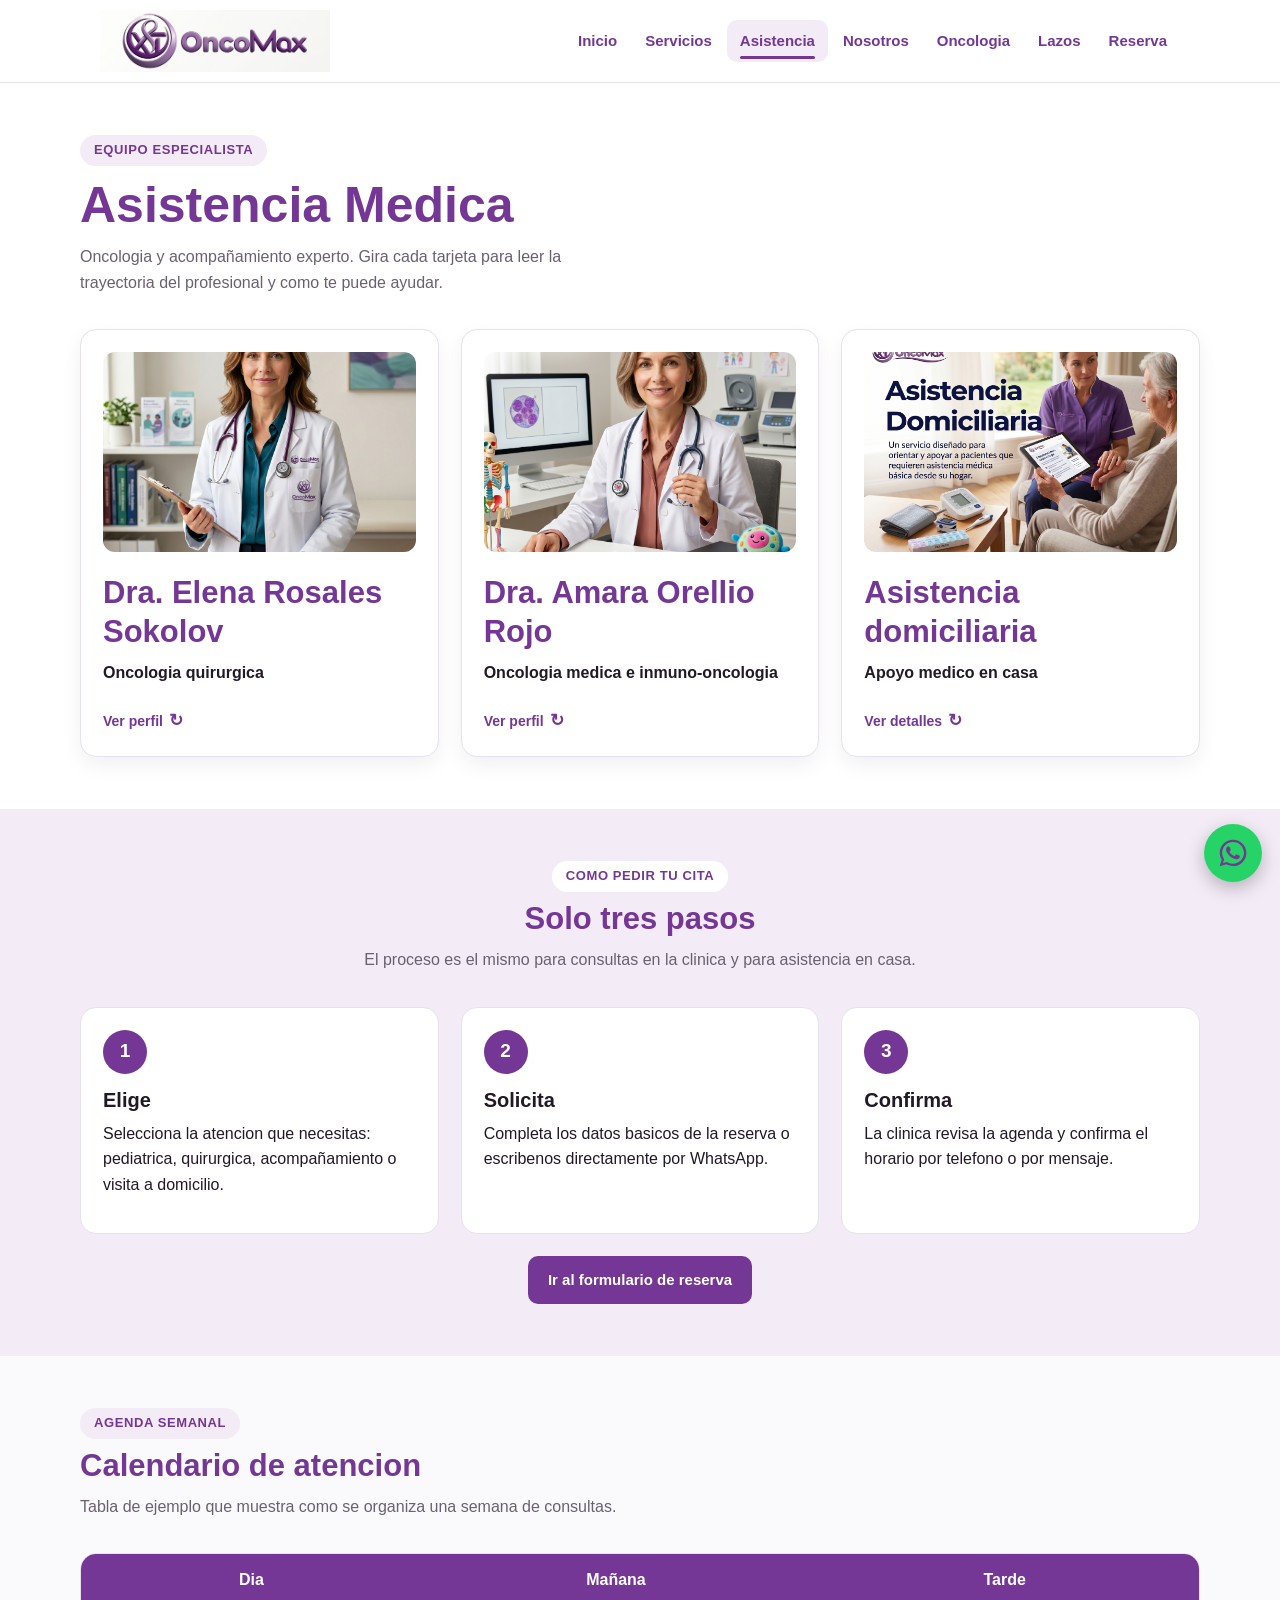
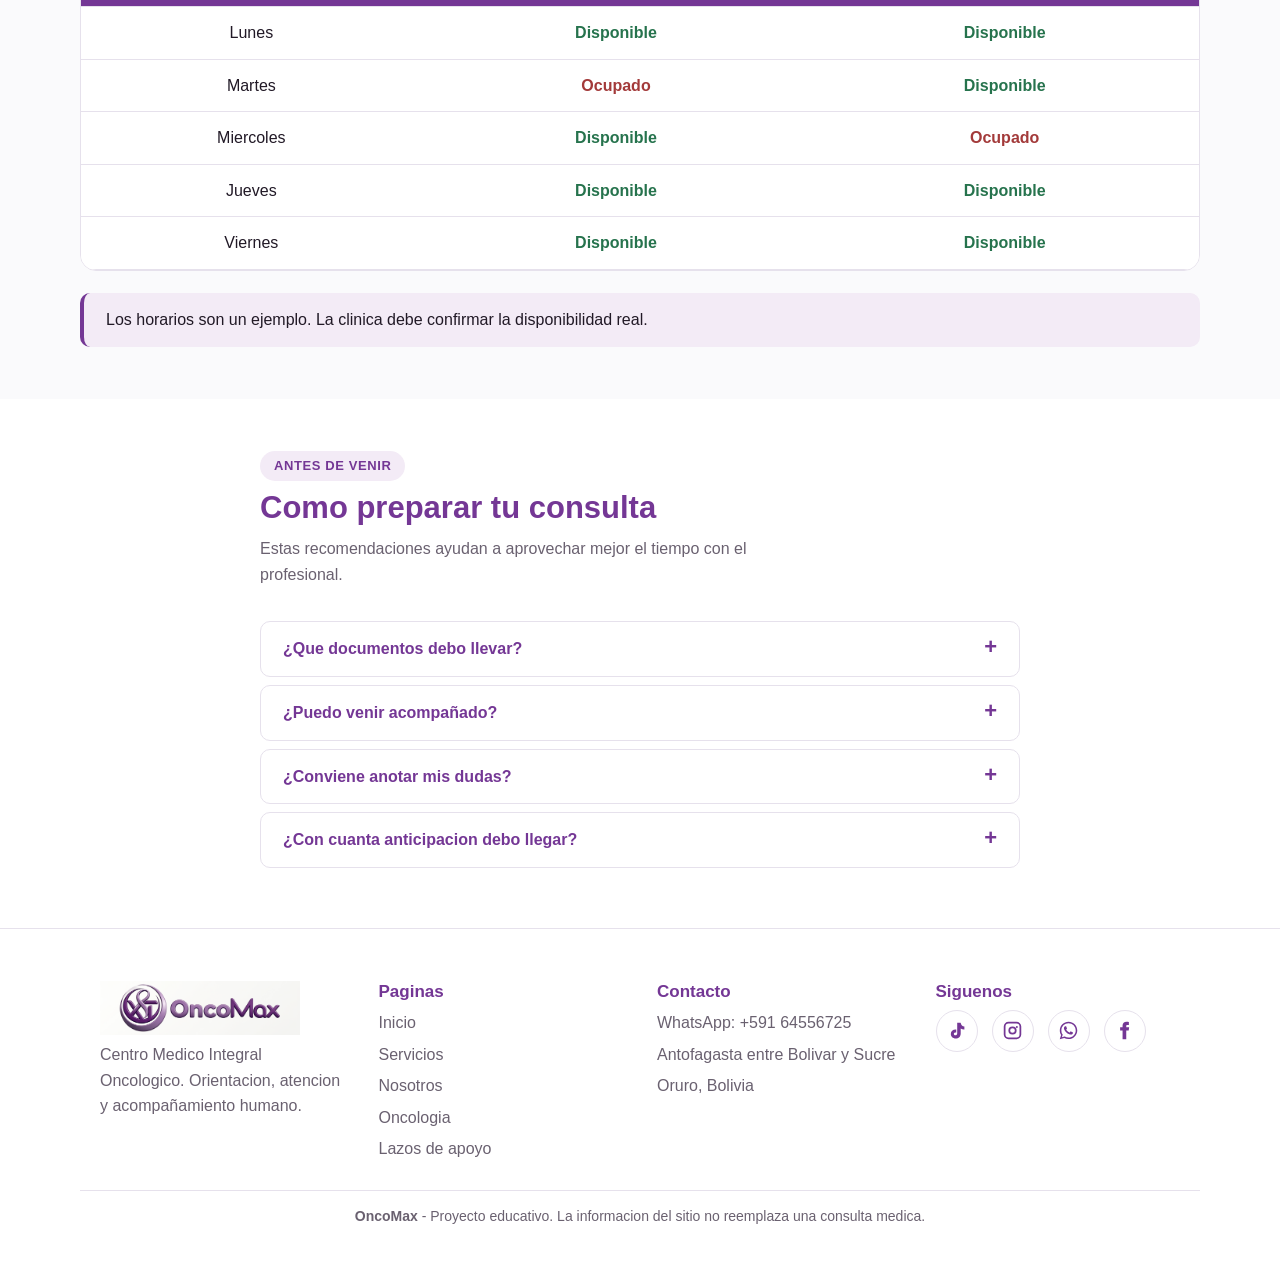
==== commit 3299e796: "feat: rediseño integral con hoja de estilos compartida y menu responsive Unifica el CSS de las 7 pag" ====
--- a/asistencia.html
+++ b/asistencia.html
@@ -3,258 +3,244 @@
 <head>
   <!-- Datos tecnicos de la pagina. -->
   <meta charset="UTF-8">
-  <!-- Acepta caracteres en español. -->
   <meta name="viewport" content="width=device-width, initial-scale=1.0">
-  <!-- Adaptacion a celulares. -->
+  <meta name="description" content="Especialistas de OncoMax, calendario de atencion y pasos para solicitar una consulta.">
   <title>Asistencia Medica | OncoMax</title>
-  <!-- Titulo de pestaña. -->
-  <style>
-    /* configuracion de estilo para este segmento */
-    body {
-      margin: 0;
-      font-family: Arial, sans-serif;
-      background: #FAFAFC;
-      color: #211926;
-      line-height: 1.5;
-    }
-    header {
-      background: white;
-      border-bottom: 1px solid #E6E1EC;
-      padding: 12px 24px;
-      display: flex;
-      align-items: center;
-      justify-content: space-between;
-      gap: 20px;
-      flex-wrap: wrap;
-    }
-    .logo {
-      width: 260px;
-      height: 70px;
-      object-fit: cover;
-      object-position: center;
-    }
-    nav a {
-      display: inline-block;
-      margin: 5px;
-      padding: 9px 12px;
-      border-radius: 10px;
-      color: #743795;
-      text-decoration: none;
-      font-weight: bold;
-    }
-    nav a:hover,
-    .activo {
-      background: #F3EBF6;
-    }
-    main {
-      max-width: 1100px;
-      margin: auto;
-      padding: 35px 20px;
-    }
-    h1 {
-      color: #743795;
-      font-size: 42px;
-    }
-    .grid {
-      display: grid;
-      grid-template-columns: repeat(2, 1fr);
-      gap: 18px;
-    }
-    .card {
-      background: white;
-      border: 1px solid #E6E1EC;
-      border-radius: 16px;
-      padding: 18px;
-      box-shadow: 0 8px 20px rgba(0,0,0,.06);
-      transition: transform .3s, box-shadow .3s;
-    }
-    /* La tarjeta se levanta al pasar el mouse y hace mas visible al especialista. */
-    .card:hover {
-      transform: translateY(-7px);
-      box-shadow: 0 14px 28px rgba(116,55,149,.18);
-    }
-    .card img {
-      width: 100%;
-      height: 230px;
-      object-fit: cover;
-      border-radius: 12px;
-    }
-    .boton {
-      display: inline-block;
-      background: #743795;
-      color: white;
-      text-decoration: none;
-      padding: 10px 14px;
-      border-radius: 10px;
-    }
-    /*Estilo para el Aviso informativo, esto es un mensaje de advertencia o información importante */
-    .aviso {
-      background: #F3EBF6;
-      border-left: 4px solid #743795;
-      padding: 12px;
-      border-radius: 10px;
-    }
-    /* pasos reparte el proceso de reserva en tres cuadros faciles de leer. */
-    .pasos {
-      display: grid;
-      grid-template-columns: repeat(3, 1fr);
-      gap: 15px;
-      margin-top: 28px;
-    }
-    /* Cada paso tiene fondo suave para separarlo del resto. */
-    .paso {
-      background: #F3EBF6;
-      border-radius: 12px;
-      padding: 16px;
-      transition: transform .3s, background .3s;
-    }
-    /* Los pasos se mueven un poco cuando el usuario los señala. */
-    .paso:hover {
-      transform: translateY(-6px) rotate(-1deg);
-      background: #E8D8EE;
-    }
-    /* Este calendario es solo visual y sirve para explicar una agenda semanal. */
-    .calendario {
-      width: 100%;
-      border-collapse: collapse;
-      margin-top: 15px;
-      background: white;
-    }
-    /* Las celdas del calendario tienen lineas para que se distingan. */
-    .calendario th,
-    .calendario td {
-      border: 1px solid #E6E1EC;
-      padding: 10px;
-      text-align: center;
-    }
-    .calendario th {
-      background: #743795;
-      color: white;
-    }
-    /* Una fila cambia de color al pasar el mouse para facilitar su lectura. */
-    .calendario tr:hover td {
-      background: #F3EBF6;
-    }
-    /* Los horarios disponibles se reconocen con un color suave. */
-    .disponible {
-      color: #26734D;
-      font-weight: bold;
-    }
-    /* Los horarios ocupados se muestran con un color diferente. */
-    .ocupado {
-      color: #A33A3A;
-      font-weight: bold;
-    }
-    footer {
-      text-align: center;
-      background: white;
-      border-top: 1px solid #E6E1EC;
-      padding: 22px;
-      margin-top: 30px;
-      color: #6A6170;
-    }
-    footer b {
-      color: #743795;
-    }
-    .footer-redes img {
-      width: 24px;
-      height: 24px;
-      margin: 6px;
-    }
-    @media(max-width:700px) {
-      .logo {
-        width: 210px;
-      }
-      /*El grid es una columna en dispositivos moviles */
-      .grid {
-        grid-template-columns: 1fr;
-      }
-      .pasos {
-        grid-template-columns: 1fr;
-      }
-    }
-  </style>
+  <link rel="icon" href="assets/img/logo-oncomax.png">
+  <link rel="stylesheet" href="assets/css/estilos.css">
 </head>
 <body>
-  <!-- Barra superior con logo y enlaces. -->
-  <header>
-    <!-- Aqui va el Logo del proyecto. -->
-    <a href="index.html"><img class="logo" src="assets/img/logo-oncomax.png" alt="Logo OncoMax"></a>
-    <nav>
-      <a href="index.html">Inicio</a>
-      <a href="servicios.html">Servicios</a>
-      <a class="activo" href="asistencia.html">Asistencia Medica</a>
-      <a href="nosotros.html">Nosotros</a>
-      <a href="oncologia.html">Oncologia</a>
-      <a href="lazos.html">Lazos</a>
-      <a href="reserva.html">Reserva</a>
-    </nav>
+
+  <!-- ================= CABECERA ================= -->
+  <header class="cabecera">
+    <div class="cabecera__interior">
+      <a href="index.html"><img class="logo" src="assets/img/logo-oncomax.png" alt="Logo OncoMax"></a>
+      <input class="nav-toggle" id="nav-toggle" type="checkbox">
+      <label class="hamburguesa" for="nav-toggle" aria-label="Abrir o cerrar el menu">
+        <span></span><span></span><span></span>
+      </label>
+      <nav class="nav">
+        <a href="index.html">Inicio</a>
+        <a href="servicios.html">Servicios</a>
+        <a class="activo" href="asistencia.html">Asistencia</a>
+        <a href="nosotros.html">Nosotros</a>
+        <a href="oncologia.html">Oncologia</a>
+        <a href="lazos.html">Lazos</a>
+        <a href="reserva.html">Reserva</a>
+      </nav>
+    </div>
   </header>
 
   <main>
-    <h1>Asistencia Medica Especialista</h1>
-    <p>Oncologia y acompañamiento experto.</p>
-    <section class="grid">
-      <!-- Tarjeta de especialista 1. -->
-      <article class="card">
-        <!-- la etiqueta img muestra una imagen que esta ubicado en la carpeta assets/img que se llama dra-elena-rosales.jpg -->
-        <img src="assets/img/dra-elena-rosales.jpg" alt="Dra. Elena Rosales">
-        <h2>Dra. Elena Rosales Sokolov</h2>
-        <p><b>Especialista en oncologia quirurgica</b></p>
-        <p>Profesional enfocada en evaluacion y tratamiento quirurgico de pacientes oncologicos.</p>
-        <a class="boton" href="reserva.html">Reservar consulta</a>
-      </article>
-
-      <!-- Tarjeta de especialista 2. -->
-      <article class="card">
-        <img src="assets/img/dra-amara-orellio.jpg" alt="Dra. Amara Orellio">
-        <h2>Dra. Amara Orellio Rojo</h2>
-        <p><b>Especialista en oncologia medica e inmuno-oncologia</b></p>
-        <p>Profesional orientada al tratamiento integral y seguimiento clinico del paciente.</p>
-        <a class="boton" href="reserva.html">Reservar consulta</a>
-      </article>
-    </section>
-
-    <article class="card" style="margin-top:18px">
-      <!-- Este bloque queda como servicio de apoyo. -->
-      <img src="assets/img/asistencia-domiciliaria.jpg" alt="Asistencia domiciliaria">
-      <h2>Asistencia domiciliaria</h2>
-      <p>Servicio pensado para orientar y acompañar a pacientes que requieren apoyo medico basico desde casa.</p>
-    </article>
-
-    <!-- Esta seccion explica el proceso con solo tres pasos. -->
-    <section class="pasos">
-      <article class="paso"><h3>1. Elige</h3><p>Selecciona la atención que necesitas.</p></article>
-      <article class="paso"><h3>2. Solicita</h3><p>Completa los datos básicos de la reserva.</p></article>
-      <article class="paso"><h3>3. Confirma</h3><p>La clínica confirma el horario por teléfono.</p></article>
-    </section>
-
-    <!-- Tabla sencilla que funciona como ejemplo de calendario de atención. -->
-    <h2>Calendario de atención</h2>
-    <table class="calendario">
-      <tr><th>Día</th><th>Mañana</th><th>Tarde</th></tr>
-      <tr><td>Lunes</td><td class="disponible">Disponible</td><td class="disponible">Disponible</td></tr>
-      <tr><td>Martes</td><td class="ocupado">Ocupado</td><td class="disponible">Disponible</td></tr>
-      <tr><td>Miércoles</td><td class="disponible">Disponible</td><td class="ocupado">Ocupado</td></tr>
-      <tr><td>Jueves</td><td class="disponible">Disponible</td><td class="disponible">Disponible</td></tr>
-      <tr><td>Viernes</td><td class="disponible">Disponible</td><td class="disponible">Disponible</td></tr>
-    </table>
-    <!-- El calendario es demostrativo; el horario real se confirma al reservar. -->
-    <p class="aviso">Los horarios son un ejemplo. La clínica debe confirmar la disponibilidad real.</p>
+    <!-- ================= ESPECIALISTAS ================= -->
+    <section class="seccion seccion--blanca">
+      <div class="seccion__interior">
+        <div class="titulo-seccion revelar">
+          <span class="etiqueta">Equipo especialista</span>
+          <h1>Asistencia Medica</h1>
+          <p>Oncologia y acompañamiento experto. Gira cada tarjeta para leer la trayectoria
+             del profesional y como te puede ayudar.</p>
+        </div>
+
+        <section class="grid grid--3 revelar">
+          <!-- Especialista 1. -->
+          <article class="flip flip--persona" tabindex="0">
+            <div class="flip__interior">
+              <div class="flip__cara flip__frente">
+                <!-- img muestra la foto guardada en assets/img. -->
+                <img src="assets/img/dra-elena-rosales.jpg" alt="Dra. Elena Rosales">
+                <h2>Dra. Elena Rosales Sokolov</h2>
+                <p><b>Oncologia quirurgica</b></p>
+                <span class="pista">Ver perfil</span>
+              </div>
+              <div class="flip__cara flip__atras">
+                <h2>Dra. Elena Rosales Sokolov</h2>
+                <p><b>Especialidad:</b> oncologia quirurgica.</p>
+                <p><b>Enfoque:</b> evaluacion y tratamiento quirurgico de pacientes oncologicos,
+                   con explicaciones claras antes y despues del procedimiento.</p>
+                <p><b>Atiende:</b> lunes, jueves y viernes.</p>
+                <a class="boton" href="reserva.html">Reservar consulta</a>
+              </div>
+            </div>
+          </article>
+
+          <!-- Especialista 2. -->
+          <article class="flip flip--persona" tabindex="0">
+            <div class="flip__interior">
+              <div class="flip__cara flip__frente">
+                <img src="assets/img/dra-amara-orellio.jpg" alt="Dra. Amara Orellio">
+                <h2>Dra. Amara Orellio Rojo</h2>
+                <p><b>Oncologia medica e inmuno-oncologia</b></p>
+                <span class="pista">Ver perfil</span>
+              </div>
+              <div class="flip__cara flip__atras">
+                <h2>Dra. Amara Orellio Rojo</h2>
+                <p><b>Especialidad:</b> oncologia medica e inmuno-oncologia.</p>
+                <p><b>Enfoque:</b> tratamiento integral y seguimiento clinico del paciente
+                   a lo largo de todo el proceso.</p>
+                <p><b>Atiende:</b> martes, miercoles y viernes.</p>
+                <a class="boton" href="reserva.html">Reservar consulta</a>
+              </div>
+            </div>
+          </article>
+
+          <!-- Servicio a domicilio, tambien como tarjeta giratoria. -->
+          <article class="flip flip--persona" tabindex="0">
+            <div class="flip__interior">
+              <div class="flip__cara flip__frente">
+                <img src="assets/img/asistencia-domiciliaria.jpg" alt="Asistencia domiciliaria">
+                <h2>Asistencia domiciliaria</h2>
+                <p><b>Apoyo medico en casa</b></p>
+                <span class="pista">Ver detalles</span>
+              </div>
+              <div class="flip__cara flip__atras">
+                <h2>Asistencia domiciliaria</h2>
+                <p><b>¿Que es?</b> Un servicio para orientar y acompañar a pacientes que
+                   necesitan apoyo medico basico desde su hogar.</p>
+                <p><b>Incluye:</b> control basico, orientacion de cuidados y coordinacion
+                   con el especialista responsable.</p>
+                <a class="boton" href="reserva.html">Solicitar visita</a>
+              </div>
+            </div>
+          </article>
+        </section>
+      </div>
+    </section>
+
+    <!-- ================= PASOS PARA RESERVAR ================= -->
+    <section class="seccion seccion--suave">
+      <div class="seccion__interior">
+        <div class="titulo-seccion titulo-seccion--centro revelar">
+          <span class="etiqueta">Como pedir tu cita</span>
+          <h2>Solo tres pasos</h2>
+          <p>El proceso es el mismo para consultas en la clinica y para asistencia en casa.</p>
+        </div>
+
+        <section class="grid grid--3 revelar">
+          <article class="paso">
+            <div class="paso__numero">1</div>
+            <h3>Elige</h3>
+            <p>Selecciona la atencion que necesitas: pediatrica, quirurgica, acompañamiento o visita a domicilio.</p>
+          </article>
+          <article class="paso">
+            <div class="paso__numero">2</div>
+            <h3>Solicita</h3>
+            <p>Completa los datos basicos de la reserva o escribenos directamente por WhatsApp.</p>
+          </article>
+          <article class="paso">
+            <div class="paso__numero">3</div>
+            <h3>Confirma</h3>
+            <p>La clinica revisa la agenda y confirma el horario por telefono o por mensaje.</p>
+          </article>
+        </section>
+
+        <div class="acciones acciones--centro revelar">
+          <a class="boton" href="reserva.html">Ir al formulario de reserva</a>
+        </div>
+      </div>
+    </section>
+
+    <!-- ================= CALENDARIO ================= -->
+    <section class="seccion">
+      <div class="seccion__interior">
+        <div class="titulo-seccion revelar">
+          <span class="etiqueta">Agenda semanal</span>
+          <h2>Calendario de atencion</h2>
+          <p>Tabla de ejemplo que muestra como se organiza una semana de consultas.</p>
+        </div>
+
+        <!-- La envoltura permite deslizar la tabla de lado en pantallas chicas. -->
+        <div class="tabla-envoltura revelar">
+          <table class="calendario">
+            <thead>
+              <tr><th>Dia</th><th>Mañana</th><th>Tarde</th></tr>
+            </thead>
+            <tbody>
+              <tr><td>Lunes</td><td class="disponible">Disponible</td><td class="disponible">Disponible</td></tr>
+              <tr><td>Martes</td><td class="ocupado">Ocupado</td><td class="disponible">Disponible</td></tr>
+              <tr><td>Miercoles</td><td class="disponible">Disponible</td><td class="ocupado">Ocupado</td></tr>
+              <tr><td>Jueves</td><td class="disponible">Disponible</td><td class="disponible">Disponible</td></tr>
+              <tr><td>Viernes</td><td class="disponible">Disponible</td><td class="disponible">Disponible</td></tr>
+            </tbody>
+          </table>
+        </div>
+        <!-- El calendario es demostrativo; el horario real se confirma al reservar. -->
+        <p class="aviso revelar">Los horarios son un ejemplo. La clinica debe confirmar la disponibilidad real.</p>
+      </div>
+    </section>
+
+    <!-- ================= PREPARAR LA CONSULTA ================= -->
+    <section class="seccion seccion--angosta seccion--blanca">
+      <div class="seccion__interior">
+        <div class="titulo-seccion revelar">
+          <span class="etiqueta">Antes de venir</span>
+          <h2>Como preparar tu consulta</h2>
+          <p>Estas recomendaciones ayudan a aprovechar mejor el tiempo con el profesional.</p>
+        </div>
+        <div class="revelar">
+          <details>
+            <summary>¿Que documentos debo llevar?</summary>
+            <p>Tu documento de identidad y los estudios medicos que tengas, aunque sean antiguos.</p>
+          </details>
+          <details>
+            <summary>¿Puedo venir acompañado?</summary>
+            <p>Si. Una persona de confianza puede ayudarte a anotar las indicaciones del profesional.</p>
+          </details>
+          <details>
+            <summary>¿Conviene anotar mis dudas?</summary>
+            <p>Si. Escribir las preguntas antes de la cita evita olvidarlas durante la conversacion.</p>
+          </details>
+          <details>
+            <summary>¿Con cuanta anticipacion debo llegar?</summary>
+            <p>Diez minutos antes del horario reservado son suficientes para el registro.</p>
+          </details>
+        </div>
+      </div>
+    </section>
   </main>
 
-  <footer>
-    <!-- Footer significa pie de pagina; aqui ponemos datos finales y sencillos. INformacion General -->
-    <p><b>OncoMax</b> - Centro Medico Integral Oncologico</p>
-    <!-- Este texto recuerda el nombre del proyecto al final de la pagina. -->
-    <p>WhatsApp: +59164556725 | Direccion: Antofagasta entre Bolívar y Sucre, Oruro, Bolivia</p>
-    <!-- Estos datos son temporales; luego se pueden cambiar por datos reales. -->
-    <div class="footer-redes">
-      <!-- Estos iconos son enlaces de redes sociales, por ahora con # porque faltan los enlaces reales. Los funcionales son de Facebook y WhatsApp-->
-      <a href="#"><img src="assets/icons/tiktok.svg" alt="TikTok"></a>
-      <a href="#"><img src="assets/icons/instagram.svg" alt="Instagram"></a>
-      <a href="https://wa.me/59164556725"><img src="assets/icons/whatsapp.svg" alt="WhatsApp"></a>
-      <a href="https://www.facebook.com/profile.php?id=61578464102459"><img src="assets/icons/facebook.svg" alt="Facebook"></a>
+  <!-- Enlace fijo de WhatsApp. -->
+  <a class="whatsapp-fijo" href="https://wa.me/59164556725" target="_blank" rel="noopener" aria-label="Abrir WhatsApp">
+    <img src="assets/icons/whatsapp.svg" alt="WhatsApp">
+  </a>
+
+  <!-- ================= PIE DE PAGINA ================= -->
+  <footer class="pie">
+    <div class="pie__interior">
+      <div>
+        <img class="pie__logo" src="assets/img/logo-oncomax.png" alt="Logo OncoMax">
+        <p>Centro Medico Integral Oncologico. Orientacion, atencion y acompañamiento humano.</p>
+      </div>
+      <div>
+        <h3>Paginas</h3>
+        <ul>
+          <li><a href="index.html">Inicio</a></li>
+          <li><a href="servicios.html">Servicios</a></li>
+          <li><a href="nosotros.html">Nosotros</a></li>
+          <li><a href="oncologia.html">Oncologia</a></li>
+          <li><a href="lazos.html">Lazos de apoyo</a></li>
+        </ul>
+      </div>
+      <div>
+        <h3>Contacto</h3>
+        <ul>
+          <li><a href="https://wa.me/59164556725">WhatsApp: +591 64556725</a></li>
+          <li>Antofagasta entre Bolivar y Sucre</li>
+          <li>Oruro, Bolivia</li>
+        </ul>
+      </div>
+      <div>
+        <h3>Siguenos</h3>
+        <div class="redes">
+          <a href="#" aria-label="TikTok"><img src="assets/icons/tiktok.svg" alt="TikTok"></a>
+          <a href="#" aria-label="Instagram"><img src="assets/icons/instagram.svg" alt="Instagram"></a>
+          <a href="https://wa.me/59164556725" aria-label="WhatsApp"><img src="assets/icons/whatsapp.svg" alt="WhatsApp"></a>
+          <a href="https://www.facebook.com/profile.php?id=61578464102459" aria-label="Facebook"><img src="assets/icons/facebook.svg" alt="Facebook"></a>
+        </div>
+      </div>
+    </div>
+    <div class="pie__abajo">
+      <p><b>OncoMax</b> - Proyecto educativo. La informacion del sitio no reemplaza una consulta medica.</p>
     </div>
   </footer>
 </body>
--- a/assets/css/estilos.css
+++ b/assets/css/estilos.css
@@ -0,0 +1,671 @@
+/* ============================================================
+   OncoMax - Hoja de estilos compartida por todas las paginas.
+   Antes cada archivo repetia sus propios estilos. Ahora todo
+   vive aqui, asi el sitio se ve igual en las 7 paginas y se
+   corrige en un solo lugar.
+   Escrito solo con HTML y CSS, sin JavaScript.
+   ============================================================ */
+
+/* ---------- 1. Variables: la paleta y las medidas del proyecto ---------- */
+/* :root guarda valores una sola vez y luego se reutilizan con var(). */
+:root {
+  --morado: #743795;          /* Color principal de OncoMax. */
+  --morado-oscuro: #5A2B75;   /* Version mas oscura para degradados. */
+  --morado-suave: #F3EBF6;    /* Fondo claro de apoyo. */
+  --morado-medio: #E8D8EE;    /* Fondo claro un poco mas fuerte. */
+  --linea: #E6E1EC;           /* Color de los bordes. */
+  --fondo: #FAFAFC;           /* Fondo general de la pagina. */
+  --texto: #211926;           /* Color del texto normal. */
+  --texto-suave: #6A6170;     /* Color de textos secundarios. */
+  --verde: #26734D;           /* Se usa para "disponible". */
+  --rojo: #A33A3A;            /* Se usa para "ocupado". */
+  --blanco: #FFFFFF;
+
+  --radio: 16px;              /* Redondeo de las tarjetas. */
+  --radio-chico: 10px;        /* Redondeo de botones y avisos. */
+  --sombra: 0 8px 20px rgba(33, 25, 38, .06);
+  --sombra-alta: 0 16px 34px rgba(116, 55, 149, .18);
+
+  --ancho: 1120px;            /* Ancho maximo del contenido. */
+  --ancho-texto: 760px;       /* Ancho comodo para leer parrafos. */
+
+  /* Escala de espacios: se usa siempre la misma para que nada quede suelto. */
+  --e1: 8px;
+  --e2: 14px;
+  --e3: 22px;
+  --e4: 34px;
+  --e5: 52px;
+  --e6: 76px;
+}
+
+/* ---------- 2. Reglas generales ---------- */
+* { box-sizing: border-box; }   /* El padding ya no agranda las cajas. */
+
+html { scroll-behavior: smooth; scroll-padding-top: 90px; }
+/* Los enlaces internos bajan suave y no quedan tapados por la barra fija. */
+
+body {
+  margin: 0;
+  font-family: "Segoe UI", Arial, Helvetica, sans-serif;
+  background: var(--fondo);
+  color: var(--texto);
+  line-height: 1.6;
+}
+
+img { max-width: 100%; }
+
+/* Titulos: tamaños que se adaptan solos al ancho de la pantalla. */
+h1, h2, h3 { line-height: 1.25; margin: 0 0 var(--e1); }
+h1 { font-size: clamp(32px, 5vw, 50px); color: var(--morado); }
+h2 { font-size: clamp(23px, 3vw, 31px); color: var(--morado); }
+h3 { font-size: clamp(17px, 2vw, 20px); }
+p  { margin: 0 0 var(--e2); }
+
+/* ---------- 3. Cabecera y menu ---------- */
+.cabecera {
+  position: sticky;      /* La barra se queda arriba mientras bajamos. */
+  top: 0;
+  z-index: 50;
+  background: rgba(255, 255, 255, .94);
+  backdrop-filter: blur(8px);
+  border-bottom: 1px solid var(--linea);
+}
+
+.cabecera__interior {
+  max-width: var(--ancho);
+  margin: auto;
+  padding: 10px 20px;
+  display: flex;
+  align-items: center;
+  justify-content: space-between;
+  gap: var(--e2);
+}
+
+.logo {
+  width: 230px;
+  height: 62px;
+  object-fit: cover;
+  object-position: center;
+  display: block;
+}
+/* El logo se recorta un poco porque la imagen original tiene mucho espacio blanco. */
+
+/* La casilla que abre y cierra el menu en celular. Queda invisible pero
+   sigue existiendo, por eso el teclado tambien puede usarla. */
+.nav-toggle {
+  position: absolute;
+  opacity: 0;
+  width: 1px;
+  height: 1px;
+}
+
+/* El boton de tres lineas (hamburguesa). En computadora esta oculto. */
+.hamburguesa {
+  display: none;
+  width: 46px;
+  height: 42px;
+  border: 1px solid var(--linea);
+  border-radius: var(--radio-chico);
+  cursor: pointer;
+  padding: 11px 10px;
+  flex-direction: column;
+  justify-content: space-between;
+  background: var(--blanco);
+}
+.hamburguesa span {
+  display: block;
+  height: 3px;
+  border-radius: 3px;
+  background: var(--morado);
+  transition: transform .3s, opacity .3s;
+}
+/* Cuando la casilla esta marcada, las tres lineas forman una X. */
+.nav-toggle:checked ~ .hamburguesa span:nth-child(1) { transform: translateY(8px) rotate(45deg); }
+.nav-toggle:checked ~ .hamburguesa span:nth-child(2) { opacity: 0; }
+.nav-toggle:checked ~ .hamburguesa span:nth-child(3) { transform: translateY(-8px) rotate(-45deg); }
+/* Un borde morado avisa cuando el boton esta seleccionado con el teclado. */
+.nav-toggle:focus-visible ~ .hamburguesa { outline: 3px solid var(--morado); }
+
+.nav { display: flex; flex-wrap: wrap; gap: 2px; }
+
+.nav a {
+  position: relative;
+  padding: 9px 13px;
+  border-radius: var(--radio-chico);
+  color: var(--morado);
+  text-decoration: none;
+  font-weight: 600;
+  font-size: 15px;
+  transition: background .25s, color .25s;
+}
+.nav a:hover { background: var(--morado-suave); }
+
+/* La pagina en la que estamos se marca con fondo y una linea inferior. */
+.nav a.activo { background: var(--morado-suave); }
+.nav a.activo::after {
+  content: "";
+  position: absolute;
+  left: 13px;
+  right: 13px;
+  bottom: 3px;
+  height: 3px;
+  border-radius: 3px;
+  background: var(--morado);
+}
+
+/* ---------- 4. Estructura del contenido ---------- */
+main { display: block; }
+
+/* Cada bloque de contenido usa la misma separacion arriba y abajo.
+   Esto es lo que evita que la pagina parezca un lienzo vacio. */
+.seccion { padding: var(--e5) 20px; }
+.seccion--suave { background: var(--morado-suave); }
+.seccion--blanca { background: var(--blanco); }
+.seccion__interior { max-width: var(--ancho); margin: auto; }
+.seccion--angosta .seccion__interior { max-width: var(--ancho-texto); }
+
+/* Titulo de seccion con su pequeña etiqueta superior. */
+.titulo-seccion { margin-bottom: var(--e4); }
+.titulo-seccion p { color: var(--texto-suave); max-width: 62ch; }
+.titulo-seccion--centro { text-align: center; }
+.titulo-seccion--centro p { margin-left: auto; margin-right: auto; }
+
+.etiqueta {
+  display: inline-block;
+  background: var(--morado-suave);
+  color: var(--morado);
+  border-radius: 999px;
+  padding: 5px 14px;
+  font-size: 13px;
+  font-weight: 700;
+  letter-spacing: .6px;
+  text-transform: uppercase;
+  margin-bottom: var(--e1);
+}
+.seccion--suave .etiqueta { background: var(--blanco); }
+
+/* ---------- 5. Portada (hero) ---------- */
+.portada {
+  background:
+    radial-gradient(900px 420px at 12% -10%, var(--morado-suave), transparent 70%),
+    linear-gradient(180deg, var(--blanco), var(--fondo));
+  border-bottom: 1px solid var(--linea);
+  padding: var(--e5) 20px var(--e6);
+}
+.portada__interior {
+  max-width: var(--ancho);
+  margin: auto;
+  display: grid;
+  grid-template-columns: 1.15fr .85fr;  /* Texto a la izquierda, video a la derecha. */
+  gap: var(--e5);
+  align-items: center;
+}
+.portada h1 { margin: var(--e1) 0; }
+.portada__lema { color: var(--texto-suave); font-size: 18px; max-width: 48ch; }
+.portada__subtitulo { color: var(--texto-suave); font-weight: 600; font-size: 19px; margin-bottom: var(--e2); }
+
+/* Grupo de botones. Se usa en la portada y al final de cada seccion. */
+.acciones { display: flex; flex-wrap: wrap; gap: var(--e1); margin-top: var(--e3); }
+/* Cuando la seccion esta centrada, los botones tambien se centran. */
+.acciones--centro,
+.titulo-seccion--centro .acciones { justify-content: center; }
+
+/* ---------- 6. Video vertical (formato TikTok 9:16) ---------- */
+.video-marco {
+  justify-self: center;
+  width: 100%;
+  max-width: 320px;
+  padding: 12px;
+  background: var(--blanco);
+  border: 1px solid var(--linea);
+  border-radius: 28px;
+  box-shadow: var(--sombra-alta);
+}
+.video {
+  display: block;
+  width: 100%;
+  aspect-ratio: 9 / 16;   /* Formato vertical, el mismo que usa TikTok. */
+  object-fit: cover;
+  border-radius: 18px;
+  background: var(--texto);
+}
+.video-pie { text-align: center; color: var(--texto-suave); font-size: 13px; margin: var(--e1) 0 0; }
+
+/* ---------- 7. Cuadriculas ---------- */
+/* auto-fit acomoda solo las columnas segun el ancho disponible. */
+.grid { display: grid; gap: var(--e3); }
+.grid--2 { grid-template-columns: repeat(auto-fit, minmax(300px, 1fr)); }
+.grid--3 { grid-template-columns: repeat(auto-fit, minmax(280px, 1fr)); }
+.grid--4 { grid-template-columns: repeat(auto-fit, minmax(220px, 1fr)); }
+
+/* ---------- 8. Tarjeta simple ---------- */
+.card {
+  background: var(--blanco);
+  border: 1px solid var(--linea);
+  border-radius: var(--radio);
+  padding: var(--e3);
+  box-shadow: var(--sombra);
+  transition: transform .3s, box-shadow .3s;
+}
+.card:hover { transform: translateY(-6px); box-shadow: var(--sombra-alta); }
+.card img { width: 100%; height: 190px; object-fit: cover; border-radius: 12px; }
+.card b { color: var(--morado); }
+
+/* ---------- 9. Tarjeta giratoria (se usa en TODO el sitio) ----------
+   Este es el componente principal: al pasar el mouse, tocar o llegar con
+   el teclado, la tarjeta gira y muestra su informacion por detras. */
+.flip {
+  perspective: 1200px;   /* Da sensacion de profundidad, como en 3D. */
+  cursor: pointer;
+  outline: none;
+}
+.flip__interior {
+  position: relative;
+  height: 100%;
+  transition: transform .7s cubic-bezier(.2, .7, .3, 1);
+  transform-style: preserve-3d;  /* Mantiene los dos lados en el espacio 3D. */
+}
+/* El giro ocurre con el mouse, con el dedo (tabindex) y con el teclado. */
+.flip:hover .flip__interior,
+.flip:focus .flip__interior,
+.flip:focus-within .flip__interior { transform: rotateY(180deg); }
+
+/* Las dos caras comparten el mismo aspecto de tarjeta. */
+.flip__cara {
+  background: var(--blanco);
+  border: 1px solid var(--linea);
+  border-radius: var(--radio);
+  padding: var(--e3);
+  box-shadow: var(--sombra);
+  backface-visibility: hidden;   /* Esconde la cara que esta de espaldas. */
+  -webkit-backface-visibility: hidden;
+}
+/* El frente va en el flujo normal: el es quien define la altura de la tarjeta. */
+.flip__frente { position: relative; height: 100%; }
+/* El reverso se coloca encima, ya girado, y espera su turno. */
+.flip__atras {
+  position: absolute;
+  inset: 0;
+  transform: rotateY(180deg);
+  overflow: auto;
+  background: var(--morado-suave);
+  border-color: var(--morado-medio);
+}
+.flip__frente img { width: 100%; height: 200px; object-fit: cover; border-radius: 12px; margin-bottom: var(--e2); }
+.flip__atras h3, .flip__atras h2 { color: var(--morado-oscuro); }
+.flip__atras p { font-size: 15px; }
+
+/* Aviso de "girar" con una flechita que se mueve. */
+.pista {
+  display: inline-flex;
+  align-items: center;
+  gap: 6px;
+  color: var(--morado);
+  font-weight: 700;
+  font-size: 14px;
+  margin-top: var(--e1);
+}
+.pista::after { content: "\21BB"; font-size: 17px; transition: transform .5s; }
+.flip:hover .pista::after { transform: rotate(180deg); }
+
+/* Un borde morado marca la tarjeta cuando se navega con el teclado. */
+.flip:focus-visible .flip__cara { outline: 3px solid var(--morado); outline-offset: 3px; }
+
+/* Alturas comodas segun el tipo de tarjeta. */
+.flip--persona .flip__frente { min-height: 370px; }
+.flip--servicio .flip__frente { min-height: 400px; }
+.flip--texto .flip__frente { min-height: 230px; }
+
+/* ---------- 10. Botones ---------- */
+.boton {
+  display: inline-block;
+  background: var(--morado);
+  color: var(--blanco);
+  text-decoration: none;
+  padding: 12px 20px;
+  border-radius: var(--radio-chico);
+  font-weight: 700;
+  border: 0;
+  cursor: pointer;
+  font-size: 15px;
+  transition: transform .25s, box-shadow .25s, background .25s;
+}
+.boton:hover { transform: translateY(-3px); box-shadow: var(--sombra-alta); background: var(--morado-oscuro); }
+/* La version clara sirve cuando ya hay un boton morado al lado. */
+.boton--claro { background: var(--blanco); color: var(--morado); border: 2px solid var(--morado); }
+.boton--claro:hover { background: var(--morado-suave); color: var(--morado-oscuro); }
+
+/* ---------- 11. Avisos y datos destacados ---------- */
+.aviso {
+  background: var(--morado-suave);
+  border-left: 4px solid var(--morado);
+  padding: var(--e2) var(--e3);
+  border-radius: var(--radio-chico);
+  margin: var(--e3) 0 0;
+}
+.seccion--suave .aviso { background: var(--blanco); }
+
+/* Banda con cifras del centro medico. */
+.cifras {
+  display: grid;
+  grid-template-columns: repeat(auto-fit, minmax(160px, 1fr));
+  gap: var(--e3);
+  text-align: center;
+}
+.cifra { padding: var(--e2); border-radius: var(--radio); transition: transform .3s, background .3s; }
+.cifra:hover { transform: translateY(-6px); background: var(--blanco); }
+.cifra b { display: block; font-size: 40px; color: var(--morado); line-height: 1.1; }
+.cifra span { color: var(--texto-suave); font-size: 15px; }
+
+/* ---------- 12. Preguntas desplegables ---------- */
+details {
+  background: var(--blanco);
+  border: 1px solid var(--linea);
+  border-radius: var(--radio-chico);
+  margin-bottom: var(--e1);
+  padding: var(--e2) var(--e3);
+  transition: border-color .25s, box-shadow .25s;
+}
+details:hover { border-color: var(--morado-medio); }
+details[open] { border-color: var(--morado); box-shadow: var(--sombra); }
+summary {
+  color: var(--morado);
+  cursor: pointer;
+  font-weight: 700;
+  list-style: none;
+  display: flex;
+  justify-content: space-between;
+  gap: var(--e2);
+}
+summary::-webkit-details-marker { display: none; }
+/* El signo + se convierte en - cuando la respuesta esta abierta. */
+summary::after { content: "+"; font-size: 22px; line-height: 1; }
+details[open] summary::after { content: "\2212"; }
+details[open] > *:not(summary) { animation: abrir .35s ease both; }
+@keyframes abrir { from { opacity: 0; transform: translateY(-6px); } to { opacity: 1; transform: none; } }
+
+/* ---------- 13. Linea de tiempo ---------- */
+.momento {
+  position: relative;
+  border-left: 3px solid var(--morado-medio);
+  padding: var(--e1) var(--e3);
+  margin: 0;
+  transition: transform .3s, border-color .3s;
+}
+.momento::before {
+  content: "";
+  position: absolute;
+  left: -9px;
+  top: 16px;
+  width: 15px;
+  height: 15px;
+  border-radius: 50%;
+  background: var(--blanco);
+  border: 3px solid var(--morado);
+  transition: transform .3s;
+}
+.momento:hover { transform: translateX(10px); border-color: var(--morado); }
+.momento:hover::before { transform: scale(1.35); }
+
+/* ---------- 14. Pasos numerados ---------- */
+.paso {
+  background: var(--blanco);
+  border: 1px solid var(--linea);
+  border-radius: var(--radio);
+  padding: var(--e3);
+  transition: transform .3s, box-shadow .3s;
+}
+.paso:hover { transform: translateY(-6px); box-shadow: var(--sombra-alta); }
+.paso__numero {
+  display: grid;
+  place-items: center;
+  width: 44px;
+  height: 44px;
+  border-radius: 50%;
+  background: var(--morado);
+  color: var(--blanco);
+  font-weight: 700;
+  font-size: 19px;
+  margin-bottom: var(--e2);
+}
+
+/* ---------- 15. Galeria ---------- */
+.galeria { display: grid; grid-template-columns: repeat(auto-fit, minmax(240px, 1fr)); gap: var(--e2); }
+.galeria figure { margin: 0; overflow: hidden; border-radius: var(--radio); position: relative; }
+.galeria img { width: 100%; height: 220px; object-fit: cover; display: block; transition: transform .5s; }
+.galeria figure:hover img { transform: scale(1.07); }
+/* El texto aparece deslizandose desde abajo al pasar el mouse. */
+.galeria figcaption {
+  position: absolute;
+  left: 0;
+  right: 0;
+  bottom: 0;
+  padding: var(--e2);
+  color: var(--blanco);
+  font-weight: 600;
+  background: linear-gradient(transparent, rgba(33, 25, 38, .85));
+  transform: translateY(100%);
+  transition: transform .4s;
+}
+.galeria figure:hover figcaption { transform: none; }
+
+/* ---------- 16. Tabla de horarios ---------- */
+.tabla-envoltura { overflow-x: auto; border-radius: var(--radio); border: 1px solid var(--linea); background: var(--blanco); }
+.calendario { width: 100%; border-collapse: collapse; background: var(--blanco); min-width: 460px; }
+.calendario th, .calendario td { border-bottom: 1px solid var(--linea); padding: 13px; text-align: center; }
+.calendario th { background: var(--morado); color: var(--blanco); }
+.calendario tbody tr { transition: background .25s; }
+.calendario tbody tr:hover { background: var(--morado-suave); }
+.disponible { color: var(--verde); font-weight: 700; }
+.ocupado { color: var(--rojo); font-weight: 700; }
+
+/* ---------- 17. Formulario ---------- */
+.formulario, .mapa {
+  background: var(--blanco);
+  border: 1px solid var(--linea);
+  border-radius: var(--radio);
+  padding: var(--e4);
+  box-shadow: var(--sombra);
+}
+.campos { display: grid; grid-template-columns: repeat(auto-fit, minmax(240px, 1fr)); gap: 0 var(--e3); }
+.campo-ancho { grid-column: 1 / -1; }
+label { display: block; margin-top: var(--e2); font-weight: 600; }
+input, select, textarea {
+  width: 100%;
+  padding: 11px;
+  margin-top: 5px;
+  border: 1px solid #BEB6C5;
+  border-radius: 8px;
+  font-family: inherit;
+  font-size: 15px;
+  transition: border-color .25s, box-shadow .25s;
+}
+input:focus, select:focus, textarea:focus {
+  border-color: var(--morado);
+  outline: none;
+  box-shadow: 0 0 0 4px var(--morado-suave);
+}
+/* Si el dato escrito no tiene el formato pedido, el borde se pone rojo.
+   Solo se aplica a los campos de texto, para no marcar en rojo una fecha
+   que todavia no se ha elegido. */
+input[type="text"]:not(:placeholder-shown):invalid,
+input[type="tel"]:not(:placeholder-shown):invalid { border-color: var(--rojo); }
+
+/* Croquis de la pagina Reserva: la clinica crece un poco al señalarla. */
+.clinica { transition: transform .3s; }
+.clinica:hover { transform: scale(1.04); }
+fieldset { border: 1px solid var(--linea); border-radius: var(--radio-chico); margin-top: var(--e3); padding: var(--e2) var(--e3) var(--e3); }
+legend { font-weight: 700; color: var(--morado); padding: 0 6px; }
+.opcion { display: inline-flex; align-items: center; gap: 7px; margin-right: var(--e3); }
+.opcion input { width: auto; margin: 0; }
+.ayuda-campo { color: var(--texto-suave); font-size: 13px; margin: 4px 0 0; }
+
+/* ---------- 18. Redes sociales ---------- */
+.redes { display: flex; justify-content: center; gap: var(--e2); flex-wrap: wrap; }
+.redes a {
+  display: grid;
+  place-items: center;
+  width: 52px;
+  height: 52px;
+  border-radius: 50%;
+  background: var(--blanco);
+  border: 1px solid var(--linea);
+  transition: transform .3s, box-shadow .3s, background .3s;
+}
+.redes a:hover { transform: translateY(-6px) scale(1.06); box-shadow: var(--sombra-alta); background: var(--morado-suave); }
+.redes img { width: 26px; height: 26px; }
+
+/* ---------- 19. Boton fijo de WhatsApp ---------- */
+.whatsapp-fijo {
+  position: fixed;
+  right: 18px;
+  bottom: 18px;
+  z-index: 60;
+  background: #25D366;
+  border-radius: 50%;
+  padding: 13px;
+  box-shadow: 0 6px 18px rgba(0, 0, 0, .25);
+  transition: transform .3s;
+}
+.whatsapp-fijo:hover { transform: scale(1.1); }
+.whatsapp-fijo img { width: 32px; height: 32px; display: block; }
+
+/* ---------- 20. Pie de pagina ---------- */
+.pie { background: var(--blanco); border-top: 1px solid var(--linea); color: var(--texto-suave); }
+.pie__interior {
+  max-width: var(--ancho);
+  margin: auto;
+  padding: var(--e5) 20px var(--e3);
+  display: grid;
+  grid-template-columns: repeat(auto-fit, minmax(220px, 1fr));
+  gap: var(--e4);
+}
+.pie h3 { color: var(--morado); font-size: 17px; }
+.pie a { color: var(--texto-suave); text-decoration: none; }
+.pie a:hover { color: var(--morado); text-decoration: underline; }
+.pie ul { list-style: none; padding: 0; margin: 0; }
+.pie li { margin-bottom: 6px; }
+.pie__logo { width: 200px; height: 54px; object-fit: cover; }
+.pie__abajo {
+  max-width: var(--ancho);
+  margin: auto;
+  padding: var(--e2) 20px var(--e4);
+  border-top: 1px solid var(--linea);
+  text-align: center;
+  font-size: 14px;
+}
+.pie .redes { justify-content: flex-start; }
+.pie .redes a { width: 42px; height: 42px; }
+.pie .redes img { width: 21px; height: 21px; }
+
+/* ---------- 21. Aparicion al desplazar la pagina ----------
+   Estas reglas hacen que cada bloque entre suavemente cuando aparece
+   en la pantalla. Si el navegador no lo soporta, todo se ve normal. */
+@media (prefers-reduced-motion: no-preference) {
+  @supports (animation-timeline: view()) {
+    .revelar {
+      animation: revelarEntrada linear both;
+      animation-timeline: view();
+      animation-range: entry 5% cover 32%;
+    }
+  }
+}
+@keyframes revelarEntrada {
+  from { opacity: 0; transform: translateY(28px); }
+  to   { opacity: 1; transform: none; }
+}
+
+/* Si la persona pidio menos movimiento, se apagan las animaciones. */
+@media (prefers-reduced-motion: reduce) {
+  * { animation: none !important; transition: none !important; }
+  html { scroll-behavior: auto; }
+}
+
+/* ---------- 22. Cuestionario interactivo ----------
+   Reemplaza a la antigua sopa de letras. Funciona sin JavaScript:
+   cada respuesta es un input de tipo radio escondido y el CSS muestra
+   el mensaje correcto usando el selector :checked. */
+.quiz { display: grid; gap: var(--e3); }
+
+.pregunta {
+  background: var(--blanco);
+  border: 1px solid var(--linea);
+  border-radius: var(--radio);
+  padding: var(--e3);
+  box-shadow: var(--sombra);
+}
+.pregunta__texto { font-weight: 700; color: var(--morado-oscuro); margin-bottom: var(--e2); }
+
+/* El circulito del radio queda invisible: quien se ve es su etiqueta. */
+.op { position: absolute; opacity: 0; width: 1px; height: 1px; }
+
+.pregunta label {
+  display: block;
+  margin: 0 0 var(--e1);
+  padding: 11px 15px;
+  border: 2px solid var(--linea);
+  border-radius: var(--radio-chico);
+  cursor: pointer;
+  font-weight: 500;
+  transition: background .25s, border-color .25s, transform .25s;
+}
+.pregunta label:hover { background: var(--morado-suave); transform: translateX(4px); }
+
+/* La respuesta acertada se marca en verde y la equivocada en rojo. */
+.op--bien:checked + label { border-color: var(--verde); background: #E9F5EE; }
+.op--mal:checked + label { border-color: var(--rojo); background: #F9ECEC; }
+/* Borde visible cuando se navega con el teclado. */
+.op:focus-visible + label { outline: 3px solid var(--morado); outline-offset: 2px; }
+
+/* Los mensajes empiezan ocultos y aparecen segun la opcion elegida. */
+.fb { display: none; margin: var(--e2) 0 0; padding: 12px 15px; border-radius: var(--radio-chico); font-weight: 600; }
+.fb--bien { background: #E9F5EE; color: var(--verde); border-left: 4px solid var(--verde); }
+.fb--mal { background: #F9ECEC; color: var(--rojo); border-left: 4px solid var(--rojo); }
+.op--bien:checked ~ .fb--bien,
+.op--mal:checked ~ .fb--mal { display: block; animation: abrir .35s ease both; }
+
+/* Barra de progreso decorativa que acompaña al cuestionario. */
+.marcador { display: flex; align-items: center; gap: var(--e2); flex-wrap: wrap; margin-top: var(--e3); }
+
+/* ---------- 23. Pantallas medianas y celulares ---------- */
+@media (max-width: 960px) {
+  .portada__interior { grid-template-columns: 1fr; gap: var(--e4); text-align: center; }
+  .portada__lema, .titulo-seccion p { margin-left: auto; margin-right: auto; }
+  .acciones { justify-content: center; }
+}
+
+@media (max-width: 860px) {
+  /* Aqui el menu se convierte en desplegable con boton de hamburguesa. */
+  .hamburguesa { display: flex; }
+  .nav {
+    position: absolute;
+    left: 0;
+    right: 0;
+    top: 100%;
+    flex-direction: column;
+    gap: 0;
+    background: var(--blanco);
+    border-bottom: 1px solid var(--linea);
+    box-shadow: var(--sombra);
+    /* El menu empieza cerrado: sin altura y sin poder tocarse. */
+    max-height: 0;
+    overflow: hidden;
+    visibility: hidden;
+    transition: max-height .4s ease, visibility .4s;
+  }
+  /* Al marcar la casilla, el menu se despliega hacia abajo. */
+  .nav-toggle:checked ~ .nav { max-height: 460px; visibility: visible; }
+  .nav a { padding: 14px 22px; border-radius: 0; border-bottom: 1px solid var(--linea); font-size: 16px; }
+  .nav a.activo::after { left: 22px; right: auto; width: 26px; bottom: 8px; }
+  .cabecera__interior { position: relative; flex-wrap: nowrap; }
+  .logo { width: 190px; height: 52px; }
+}
+
+@media (max-width: 620px) {
+  .seccion { padding: var(--e4) 16px; }
+  .portada { padding: var(--e4) 16px var(--e5); }
+  .cifra b { font-size: 33px; }
+  .formulario, .mapa { padding: var(--e3); }
+  .flip--persona .flip__frente,
+  .flip--servicio .flip__frente { min-height: 350px; }
+}
